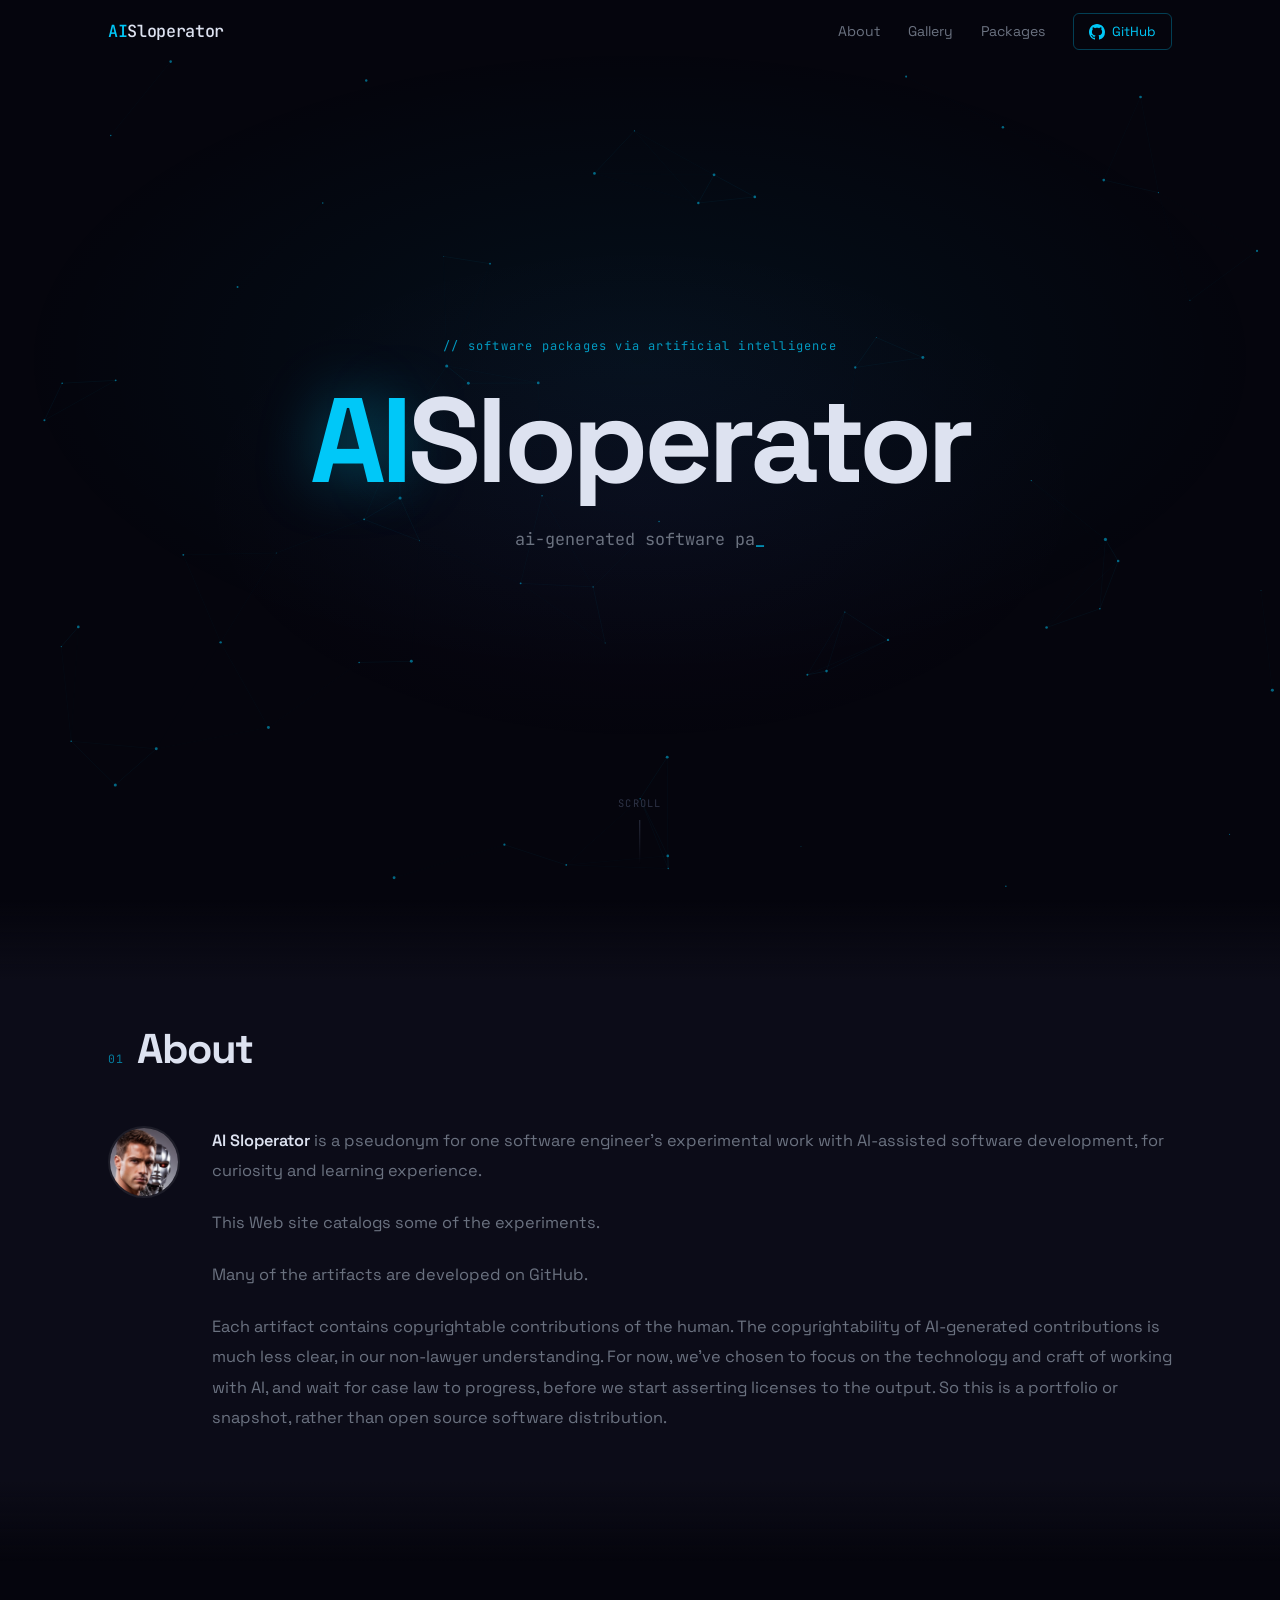
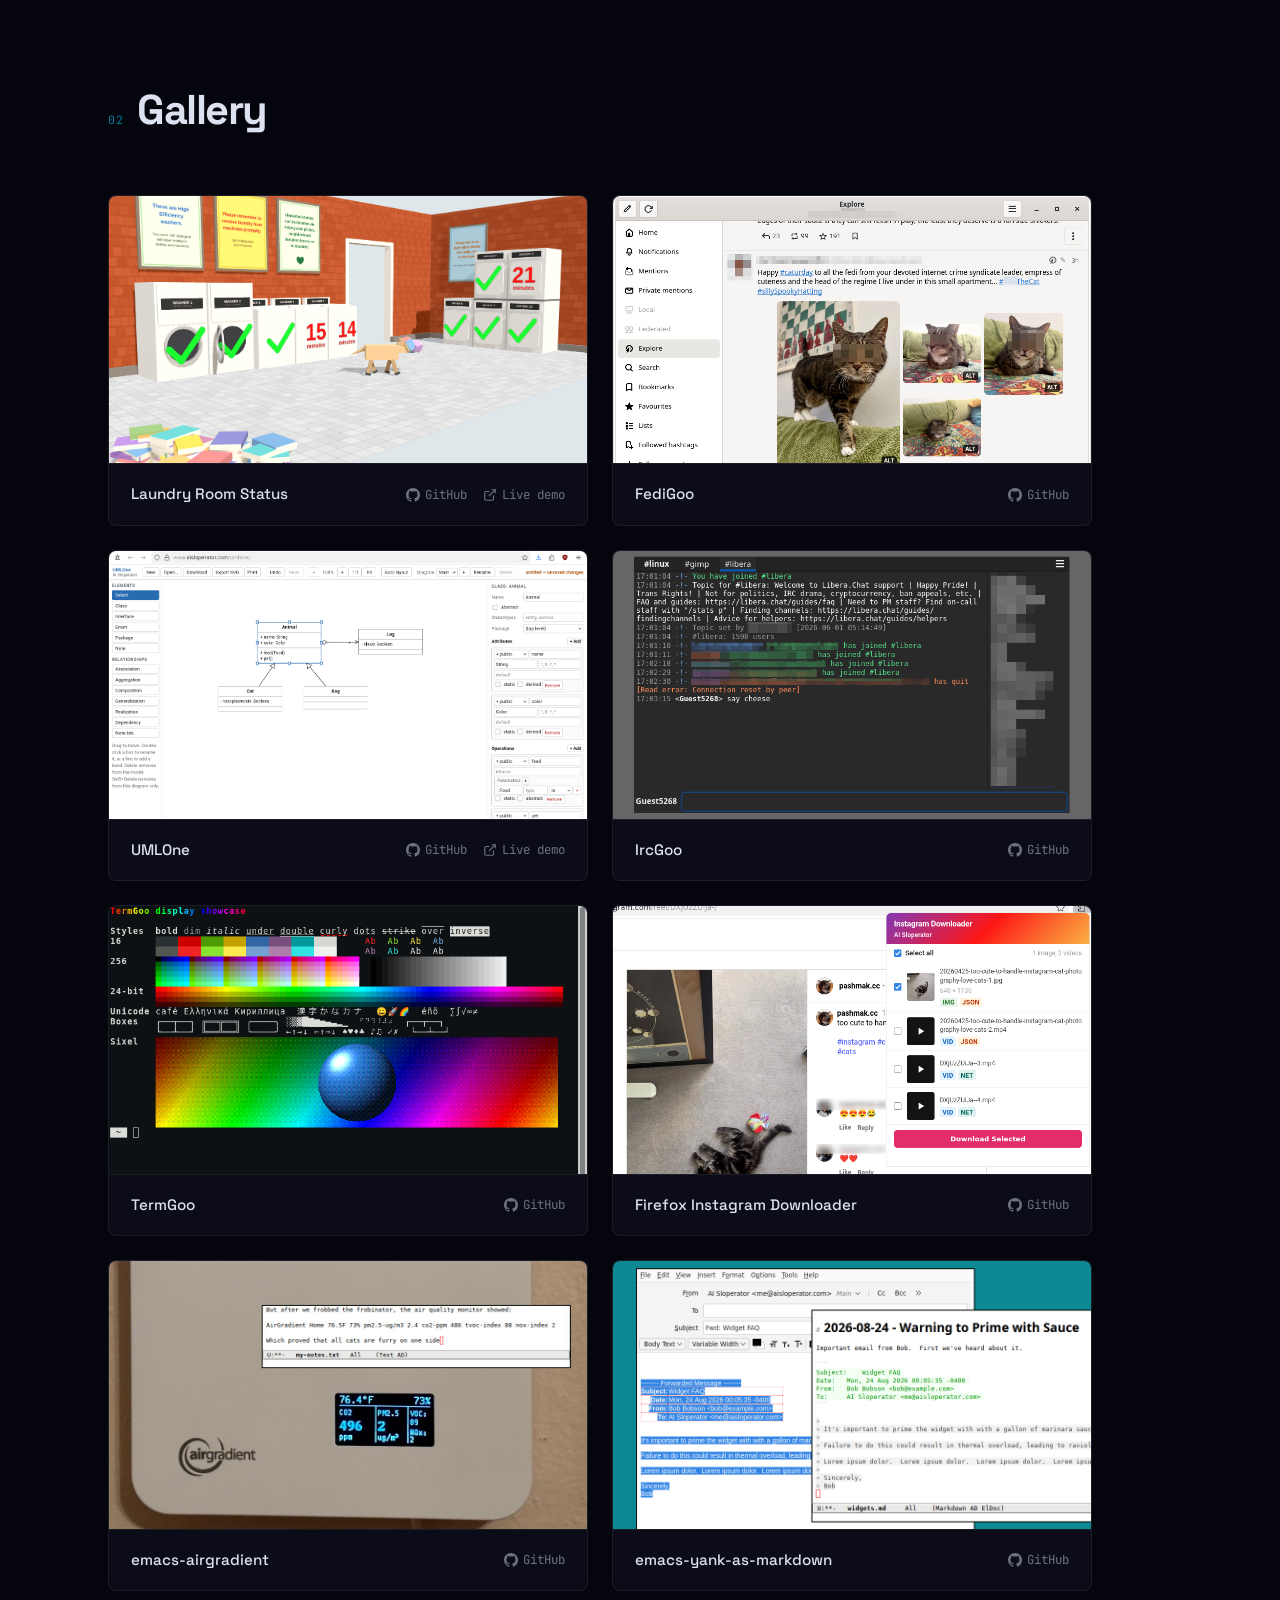
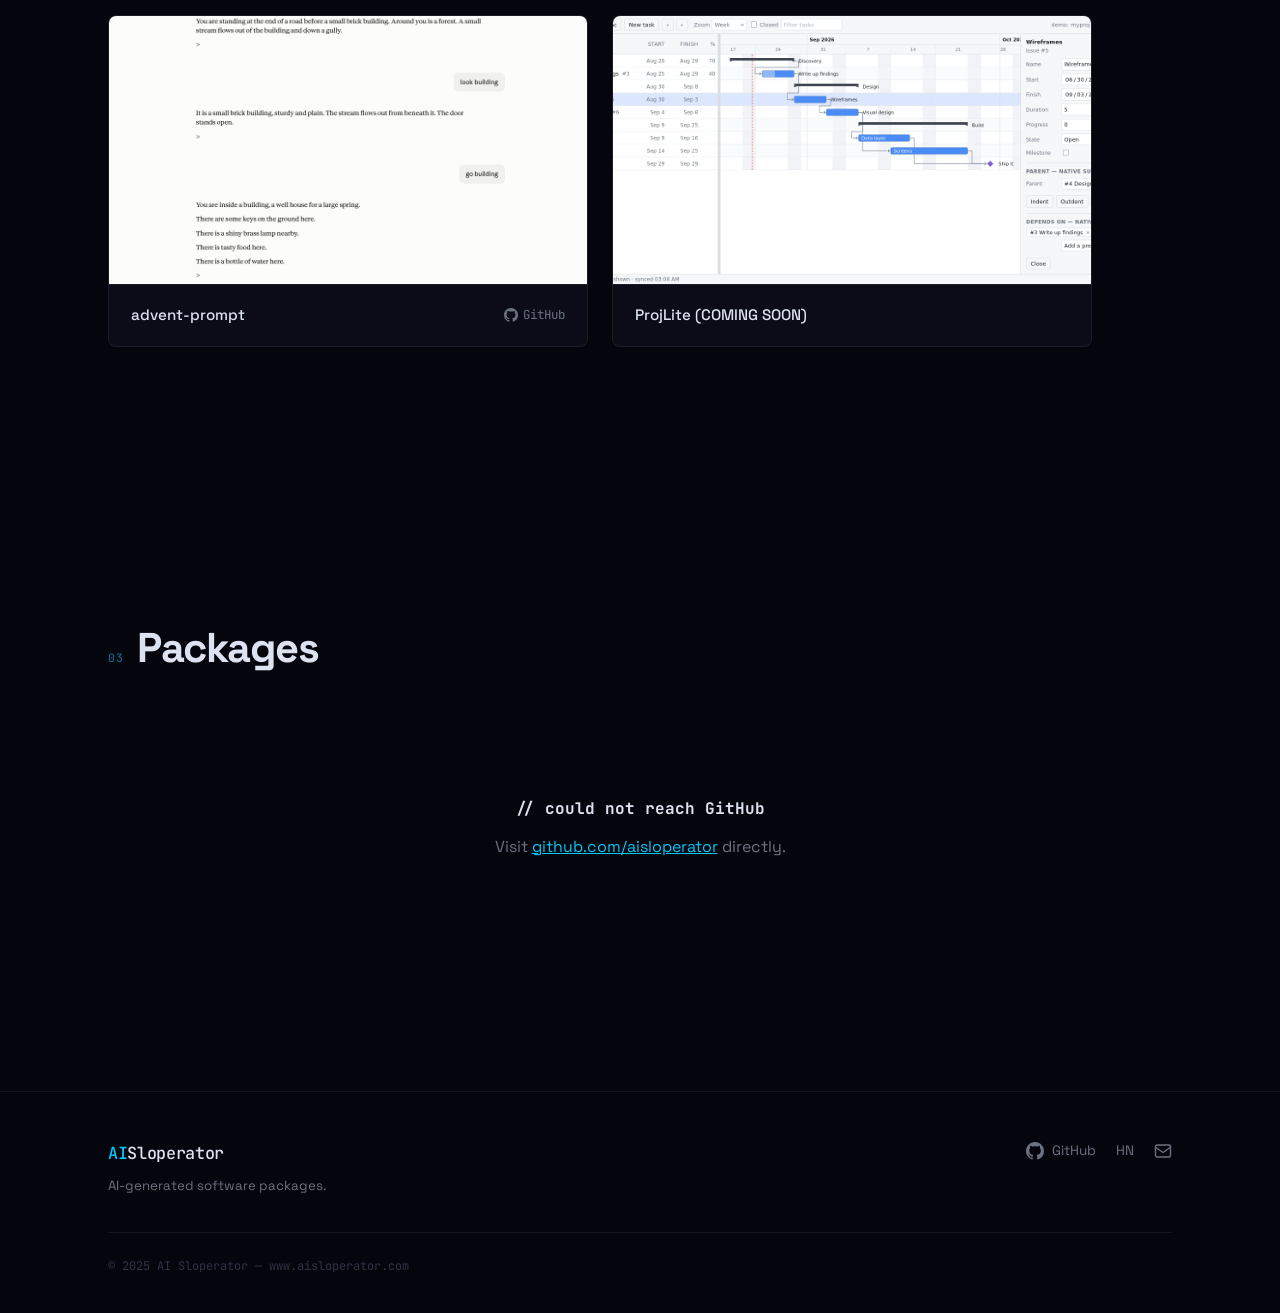
==== docs/index.html @ a1bc68d3 "Link no-demo gallery screenshots to GitHub Co-Authored-By: Claude Opus 5.5 <noreply@anthropic.com>" ====
<!DOCTYPE html>
<html lang="en">
<head>
  <meta charset="UTF-8">
  <meta name="viewport" content="width=device-width, initial-scale=1.0">
  <meta name="description" content="AI Sloperator — AI-generated software packages.">
  <meta property="og:title" content="AI Sloperator">
  <meta property="og:description" content="AI-generated software packages.">
  <meta property="og:type" content="website">
  <meta property="og:url" content="https://www.aisloperator.com">
  <meta name="twitter:card" content="summary">
  <meta name="twitter:title" content="AI Sloperator">
  <meta name="twitter:description" content="AI-generated software packages.">
  <title>AI Sloperator</title>
  <link rel="icon" href="favicon.svg" type="image/svg+xml">
  <link rel="preconnect" href="https://fonts.googleapis.com">
  <link rel="preconnect" href="https://fonts.gstatic.com" crossorigin>
  <link href="https://fonts.googleapis.com/css2?family=Space+Grotesk:wght@300;400;500;600;700&family=JetBrains+Mono:wght@300;400;500&display=swap" rel="stylesheet">
  <link rel="stylesheet" href="style.css">
</head>
<body>
  <canvas id="bg"></canvas>

  <nav id="nav">
    <div class="nav-inner">
      <a href="#" class="logo"><span class="logo-ai">AI</span>Sloperator</a>
      <div class="nav-links">
        <a href="#about">About</a>
        <a href="#gallery">Gallery</a>
        <a href="#packages">Packages</a>
        <a href="https://github.com/aisloperator" target="_blank" rel="noopener" class="nav-github">
          <svg viewBox="0 0 24 24" fill="currentColor" width="16" height="16" aria-hidden="true">
            <path d="M12 0C5.37 0 0 5.37 0 12c0 5.31 3.435 9.795 8.205 11.385.6.105.825-.255.825-.57 0-.285-.015-1.23-.015-2.235-3.015.555-3.795-.735-4.035-1.41-.135-.345-.72-1.41-1.23-1.695-.42-.225-1.02-.78-.015-.795.945-.015 1.62.87 1.845 1.23 1.08 1.815 2.805 1.305 3.495.99.105-.78.42-1.305.765-1.605-2.67-.3-5.46-1.335-5.46-5.925 0-1.305.465-2.385 1.23-3.225-.12-.3-.54-1.53.12-3.18 0 0 1.005-.315 3.3 1.23.96-.27 1.98-.405 3-.405s2.04.135 3 .405c2.295-1.56 3.3-1.23 3.3-1.23.66 1.65.24 2.88.12 3.18.765.84 1.23 1.905 1.23 3.225 0 4.605-2.805 5.625-5.475 5.925.435.375.81 1.095.81 2.22 0 1.605-.015 2.895-.015 3.3 0 .315.225.69.825.57A12.02 12.02 0 0 0 24 12c0-6.63-5.37-12-12-12z"/>
          </svg>
          GitHub
        </a>
      </div>
    </div>
  </nav>

  <main>
    <section id="hero">
      <div class="hero-content">
        <div class="hero-eyebrow">// software packages via artificial intelligence</div>
        <h1 class="hero-title">
          <span class="title-ai">AI</span><span class="title-rest">Sloperator</span>
        </h1>
        <p class="hero-sub">
          <span id="typewriter"></span><span class="cursor" aria-hidden="true">_</span>
        </p>
      </div>
      <div class="hero-scroll" aria-hidden="true">
        <span>scroll</span>
        <div class="scroll-line"></div>
      </div>
    </section>

    <section id="about">
      <div class="container">
        <div class="section-header reveal">
          <span class="section-num">01</span>
          <h2>About</h2>
        </div>
        <div class="about-grid">
          <div class="about-text reveal">
            <a href="https://github.com/aisloperator" target="_blank" rel="noopener">
              <img src="avatar.png" alt="AI Sloperator avatar" class="about-avatar">
            </a>
            <div class="about-body">
              <p><strong>AI Sloperator</strong> is a pseudonym for one software engineer's experimental work with AI-assisted software development, for curiosity and learning experience.</p>
              <p>This Web site catalogs some of the experiments.</p>
              <p>Many of the artifacts are developed on GitHub.</p>
              <p>Each artifact contains copyrightable contributions of the human.  The copyrightability of AI-generated contributions is much less clear, in our non-lawyer understanding.  For now, we've chosen to focus on the technology and craft of working with AI, and wait for case law to progress, before we start asserting licenses to the output.  So this is a portfolio or snapshot, rather than open source software distribution.</p>
            </div>
          </div>
        </div>
      </div>
    </section>

    <section id="gallery">
      <div class="container">
        <div class="section-header reveal">
          <span class="section-num">02</span>
          <h2>Gallery</h2>
        </div>
        <div class="carousel-track-wrap">
        <div class="carousel-track">

          <div class="gallery-card reveal">
            <a href="https://www.aisloperator.com/brickoven-estates-laundry-room/" target="_blank" rel="noopener" class="gallery-img-link">
              <img src="brickoven.png" alt="Laundry Room Status screenshot" class="gallery-img">
            </a>
            <div class="gallery-info">
              <h3 class="gallery-title">Laundry Room Status</h3>
              <div class="gallery-links">
                <a href="https://github.com/aisloperator/brickoven-estates-laundry-room" target="_blank" rel="noopener">
                  <svg viewBox="0 0 24 24" fill="currentColor" width="14" height="14" aria-hidden="true">
                    <path d="M12 0C5.37 0 0 5.37 0 12c0 5.31 3.435 9.795 8.205 11.385.6.105.825-.255.825-.57 0-.285-.015-1.23-.015-2.235-3.015.555-3.795-.735-4.035-1.41-.135-.345-.72-1.41-1.23-1.695-.42-.225-1.02-.78-.015-.795.945-.015 1.62.87 1.845 1.23 1.08 1.815 2.805 1.305 3.495.99.105-.78.42-1.305.765-1.605-2.67-.3-5.46-1.335-5.46-5.925 0-1.305.465-2.385 1.23-3.225-.12-.3-.54-1.53.12-3.18 0 0 1.005-.315 3.3 1.23.96-.27 1.98-.405 3-.405s2.04.135 3 .405c2.295-1.56 3.3-1.23 3.3-1.23.66 1.65.24 2.88.12 3.18.765.84 1.23 1.905 1.23 3.225 0 4.605-2.805 5.625-5.475 5.925.435.375.81 1.095.81 2.22 0 1.605-.015 2.895-.015 3.3 0 .315.225.69.825.57A12.02 12.02 0 0 0 24 12c0-6.63-5.37-12-12-12z"/>
                  </svg>
                  GitHub
                </a>
                <a href="https://www.aisloperator.com/brickoven-estates-laundry-room/" target="_blank" rel="noopener">
                  <svg viewBox="0 0 24 24" fill="none" stroke="currentColor" stroke-width="2" width="14" height="14" aria-hidden="true">
                    <path d="M18 13v6a2 2 0 0 1-2 2H5a2 2 0 0 1-2-2V8a2 2 0 0 1 2-2h6"/>
                    <polyline points="15 3 21 3 21 9"/>
                    <line x1="10" y1="14" x2="21" y2="3"/>
                  </svg>
                  Live demo
                </a>
              </div>
            </div>
          </div>

          <div class="gallery-card reveal">
            <a href="https://github.com/aisloperator/fedigoo" target="_blank" rel="noopener" class="gallery-img-link">
              <img src="fedigoo.png" alt="FediGoo screenshot" class="gallery-img">
            </a>
            <div class="gallery-info">
              <h3 class="gallery-title">FediGoo</h3>
              <div class="gallery-links">
                <a href="https://github.com/aisloperator/fedigoo" target="_blank" rel="noopener">
                  <svg viewBox="0 0 24 24" fill="currentColor" width="14" height="14" aria-hidden="true">
                    <path d="M12 0C5.37 0 0 5.37 0 12c0 5.31 3.435 9.795 8.205 11.385.6.105.825-.255.825-.57 0-.285-.015-1.23-.015-2.235-3.015.555-3.795-.735-4.035-1.41-.135-.345-.72-1.41-1.23-1.695-.42-.225-1.02-.78-.015-.795.945-.015 1.62.87 1.845 1.23 1.08 1.815 2.805 1.305 3.495.99.105-.78.42-1.305.765-1.605-2.67-.3-5.46-1.335-5.46-5.925 0-1.305.465-2.385 1.23-3.225-.12-.3-.54-1.53.12-3.18 0 0 1.005-.315 3.3 1.23.96-.27 1.98-.405 3-.405s2.04.135 3 .405c2.295-1.56 3.3-1.23 3.3-1.23.66 1.65.24 2.88.12 3.18.765.84 1.23 1.905 1.23 3.225 0 4.605-2.805 5.625-5.475 5.925.435.375.81 1.095.81 2.22 0 1.605-.015 2.895-.015 3.3 0 .315.225.69.825.57A12.02 12.02 0 0 0 24 12c0-6.63-5.37-12-12-12z"/>
                  </svg>
                  GitHub
                </a>
              </div>
            </div>
          </div>

          <div class="gallery-card reveal">
            <a href="https://www.aisloperator.com/umlone/" target="_blank" rel="noopener" class="gallery-img-link">
              <img src="umlone.png" alt="UMLOne screenshot" class="gallery-img">
            </a>
            <div class="gallery-info">
              <h3 class="gallery-title">UMLOne</h3>
              <div class="gallery-links">
                <a href="https://github.com/aisloperator/umlone" target="_blank" rel="noopener">
                  <svg viewBox="0 0 24 24" fill="currentColor" width="14" height="14" aria-hidden="true">
                    <path d="M12 0C5.37 0 0 5.37 0 12c0 5.31 3.435 9.795 8.205 11.385.6.105.825-.255.825-.57 0-.285-.015-1.23-.015-2.235-3.015.555-3.795-.735-4.035-1.41-.135-.345-.72-1.41-1.23-1.695-.42-.225-1.02-.78-.015-.795.945-.015 1.62.87 1.845 1.23 1.08 1.815 2.805 1.305 3.495.99.105-.78.42-1.305.765-1.605-2.67-.3-5.46-1.335-5.46-5.925 0-1.305.465-2.385 1.23-3.225-.12-.3-.54-1.53.12-3.18 0 0 1.005-.315 3.3 1.23.96-.27 1.98-.405 3-.405s2.04.135 3 .405c2.295-1.56 3.3-1.23 3.3-1.23.66 1.65.24 2.88.12 3.18.765.84 1.23 1.905 1.23 3.225 0 4.605-2.805 5.625-5.475 5.925.435.375.81 1.095.81 2.22 0 1.605-.015 2.895-.015 3.3 0 .315.225.69.825.57A12.02 12.02 0 0 0 24 12c0-6.63-5.37-12-12-12z"/>
                  </svg>
                  GitHub
                </a>
                <a href="https://www.aisloperator.com/umlone/" target="_blank" rel="noopener">
                  <svg viewBox="0 0 24 24" fill="none" stroke="currentColor" stroke-width="2" width="14" height="14" aria-hidden="true">
                    <path d="M18 13v6a2 2 0 0 1-2 2H5a2 2 0 0 1-2-2V8a2 2 0 0 1 2-2h6"/>
                    <polyline points="15 3 21 3 21 9"/>
                    <line x1="10" y1="14" x2="21" y2="3"/>
                  </svg>
                  Live demo
                </a>
              </div>
            </div>
          </div>

          <div class="gallery-card reveal">
            <a href="https://github.com/aisloperator/ircgoo" target="_blank" rel="noopener" class="gallery-img-link">
              <img src="ircgoo.png" alt="IrcGoo screenshot" class="gallery-img">
            </a>
            <div class="gallery-info">
              <h3 class="gallery-title">IrcGoo</h3>
              <div class="gallery-links">
                <a href="https://github.com/aisloperator/ircgoo" target="_blank" rel="noopener">
                  <svg viewBox="0 0 24 24" fill="currentColor" width="14" height="14" aria-hidden="true">
                    <path d="M12 0C5.37 0 0 5.37 0 12c0 5.31 3.435 9.795 8.205 11.385.6.105.825-.255.825-.57 0-.285-.015-1.23-.015-2.235-3.015.555-3.795-.735-4.035-1.41-.135-.345-.72-1.41-1.23-1.695-.42-.225-1.02-.78-.015-.795.945-.015 1.62.87 1.845 1.23 1.08 1.815 2.805 1.305 3.495.99.105-.78.42-1.305.765-1.605-2.67-.3-5.46-1.335-5.46-5.925 0-1.305.465-2.385 1.23-3.225-.12-.3-.54-1.53.12-3.18 0 0 1.005-.315 3.3 1.23.96-.27 1.98-.405 3-.405s2.04.135 3 .405c2.295-1.56 3.3-1.23 3.3-1.23.66 1.65.24 2.88.12 3.18.765.84 1.23 1.905 1.23 3.225 0 4.605-2.805 5.625-5.475 5.925.435.375.81 1.095.81 2.22 0 1.605-.015 2.895-.015 3.3 0 .315.225.69.825.57A12.02 12.02 0 0 0 24 12c0-6.63-5.37-12-12-12z"/>
                  </svg>
                  GitHub
                </a>
              </div>
            </div>
          </div>

          <div class="gallery-card reveal">
            <a href="https://github.com/aisloperator/termgoo" target="_blank" rel="noopener" class="gallery-img-link">
              <img src="termgoo.png" alt="TermGoo screenshot" class="gallery-img">
            </a>
            <div class="gallery-info">
              <h3 class="gallery-title">TermGoo</h3>
              <div class="gallery-links">
                <a href="https://github.com/aisloperator/termgoo" target="_blank" rel="noopener">
                  <svg viewBox="0 0 24 24" fill="currentColor" width="14" height="14" aria-hidden="true">
                    <path d="M12 0C5.37 0 0 5.37 0 12c0 5.31 3.435 9.795 8.205 11.385.6.105.825-.255.825-.57 0-.285-.015-1.23-.015-2.235-3.015.555-3.795-.735-4.035-1.41-.135-.345-.72-1.41-1.23-1.695-.42-.225-1.02-.78-.015-.795.945-.015 1.62.87 1.845 1.23 1.08 1.815 2.805 1.305 3.495.99.105-.78.42-1.305.765-1.605-2.67-.3-5.46-1.335-5.46-5.925 0-1.305.465-2.385 1.23-3.225-.12-.3-.54-1.53.12-3.18 0 0 1.005-.315 3.3 1.23.96-.27 1.98-.405 3-.405s2.04.135 3 .405c2.295-1.56 3.3-1.23 3.3-1.23.66 1.65.24 2.88.12 3.18.765.84 1.23 1.905 1.23 3.225 0 4.605-2.805 5.625-5.475 5.925.435.375.81 1.095.81 2.22 0 1.605-.015 2.895-.015 3.3 0 .315.225.69.825.57A12.02 12.02 0 0 0 24 12c0-6.63-5.37-12-12-12z"/>
                  </svg>
                  GitHub
                </a>
              </div>
            </div>
          </div>

          <div class="gallery-card reveal">
            <a href="https://github.com/aisloperator/firefox-instagram-download" target="_blank" rel="noopener" class="gallery-img-link">
              <img src="firefox-instagram-downloader-2.png" alt="Firefox Instagram Downloader screenshot" class="gallery-img">
            </a>
            <div class="gallery-info">
              <h3 class="gallery-title">Firefox Instagram Downloader</h3>
              <div class="gallery-links">
                <a href="https://github.com/aisloperator/firefox-instagram-download" target="_blank" rel="noopener">
                  <svg viewBox="0 0 24 24" fill="currentColor" width="14" height="14" aria-hidden="true">
                    <path d="M12 0C5.37 0 0 5.37 0 12c0 5.31 3.435 9.795 8.205 11.385.6.105.825-.255.825-.57 0-.285-.015-1.23-.015-2.235-3.015.555-3.795-.735-4.035-1.41-.135-.345-.72-1.41-1.23-1.695-.42-.225-1.02-.78-.015-.795.945-.015 1.62.87 1.845 1.23 1.08 1.815 2.805 1.305 3.495.99.105-.78.42-1.305.765-1.605-2.67-.3-5.46-1.335-5.46-5.925 0-1.305.465-2.385 1.23-3.225-.12-.3-.54-1.53.12-3.18 0 0 1.005-.315 3.3 1.23.96-.27 1.98-.405 3-.405s2.04.135 3 .405c2.295-1.56 3.3-1.23 3.3-1.23.66 1.65.24 2.88.12 3.18.765.84 1.23 1.905 1.23 3.225 0 4.605-2.805 5.625-5.475 5.925.435.375.81 1.095.81 2.22 0 1.605-.015 2.895-.015 3.3 0 .315.225.69.825.57A12.02 12.02 0 0 0 24 12c0-6.63-5.37-12-12-12z"/>
                  </svg>
                  GitHub
                </a>
              </div>
            </div>
          </div>

          <div class="gallery-card reveal">
            <a href="https://github.com/aisloperator/emacs-airgradient" target="_blank" rel="noopener" class="gallery-img-link">
              <img src="emacs-airgradient.jpg" alt="emacs-airgradient screenshot" class="gallery-img">
            </a>
            <div class="gallery-info">
              <h3 class="gallery-title">emacs-airgradient</h3>
              <div class="gallery-links">
                <a href="https://github.com/aisloperator/emacs-airgradient" target="_blank" rel="noopener">
                  <svg viewBox="0 0 24 24" fill="currentColor" width="14" height="14" aria-hidden="true">
                    <path d="M12 0C5.37 0 0 5.37 0 12c0 5.31 3.435 9.795 8.205 11.385.6.105.825-.255.825-.57 0-.285-.015-1.23-.015-2.235-3.015.555-3.795-.735-4.035-1.41-.135-.345-.72-1.41-1.23-1.695-.42-.225-1.02-.78-.015-.795.945-.015 1.62.87 1.845 1.23 1.08 1.815 2.805 1.305 3.495.99.105-.78.42-1.305.765-1.605-2.67-.3-5.46-1.335-5.46-5.925 0-1.305.465-2.385 1.23-3.225-.12-.3-.54-1.53.12-3.18 0 0 1.005-.315 3.3 1.23.96-.27 1.98-.405 3-.405s2.04.135 3 .405c2.295-1.56 3.3-1.23 3.3-1.23.66 1.65.24 2.88.12 3.18.765.84 1.23 1.905 1.23 3.225 0 4.605-2.805 5.625-5.475 5.925.435.375.81 1.095.81 2.22 0 1.605-.015 2.895-.015 3.3 0 .315.225.69.825.57A12.02 12.02 0 0 0 24 12c0-6.63-5.37-12-12-12z"/>
                  </svg>
                  GitHub
                </a>
              </div>
            </div>
          </div>

          <div class="gallery-card reveal">
            <a href="https://github.com/aisloperator/emacs-yank-as-markdown" target="_blank" rel="noopener" class="gallery-img-link">
              <img src="emacs-yank-as-markdown.png" alt="emacs-yank-as-markdown screenshot" class="gallery-img">
            </a>
            <div class="gallery-info">
              <h3 class="gallery-title">emacs-yank-as-markdown</h3>
              <div class="gallery-links">
                <a href="https://github.com/aisloperator/emacs-yank-as-markdown" target="_blank" rel="noopener">
                  <svg viewBox="0 0 24 24" fill="currentColor" width="14" height="14" aria-hidden="true">
                    <path d="M12 0C5.37 0 0 5.37 0 12c0 5.31 3.435 9.795 8.205 11.385.6.105.825-.255.825-.57 0-.285-.015-1.23-.015-2.235-3.015.555-3.795-.735-4.035-1.41-.135-.345-.72-1.41-1.23-1.695-.42-.225-1.02-.78-.015-.795.945-.015 1.62.87 1.845 1.23 1.08 1.815 2.805 1.305 3.495.99.105-.78.42-1.305.765-1.605-2.67-.3-5.46-1.335-5.46-5.925 0-1.305.465-2.385 1.23-3.225-.12-.3-.54-1.53.12-3.18 0 0 1.005-.315 3.3 1.23.96-.27 1.98-.405 3-.405s2.04.135 3 .405c2.295-1.56 3.3-1.23 3.3-1.23.66 1.65.24 2.88.12 3.18.765.84 1.23 1.905 1.23 3.225 0 4.605-2.805 5.625-5.475 5.925.435.375.81 1.095.81 2.22 0 1.605-.015 2.895-.015 3.3 0 .315.225.69.825.57A12.02 12.02 0 0 0 24 12c0-6.63-5.37-12-12-12z"/>
                  </svg>
                  GitHub
                </a>
              </div>
            </div>
          </div>

          <div class="gallery-card reveal">
            <a href="https://github.com/aisloperator/advent-prompt" target="_blank" rel="noopener" class="gallery-img-link">
              <img src="advent-prompt.png" alt="advent-prompt screenshot" class="gallery-img">
            </a>
            <div class="gallery-info">
              <h3 class="gallery-title">advent-prompt</h3>
              <div class="gallery-links">
                <a href="https://github.com/aisloperator/advent-prompt" target="_blank" rel="noopener">
                  <svg viewBox="0 0 24 24" fill="currentColor" width="14" height="14" aria-hidden="true">
                    <path d="M12 0C5.37 0 0 5.37 0 12c0 5.31 3.435 9.795 8.205 11.385.6.105.825-.255.825-.57 0-.285-.015-1.23-.015-2.235-3.015.555-3.795-.735-4.035-1.41-.135-.345-.72-1.41-1.23-1.695-.42-.225-1.02-.78-.015-.795.945-.015 1.62.87 1.845 1.23 1.08 1.815 2.805 1.305 3.495.99.105-.78.42-1.305.765-1.605-2.67-.3-5.46-1.335-5.46-5.925 0-1.305.465-2.385 1.23-3.225-.12-.3-.54-1.53.12-3.18 0 0 1.005-.315 3.3 1.23.96-.27 1.98-.405 3-.405s2.04.135 3 .405c2.295-1.56 3.3-1.23 3.3-1.23.66 1.65.24 2.88.12 3.18.765.84 1.23 1.905 1.23 3.225 0 4.605-2.805 5.625-5.475 5.925.435.375.81 1.095.81 2.22 0 1.605-.015 2.895-.015 3.3 0 .315.225.69.825.57A12.02 12.02 0 0 0 24 12c0-6.63-5.37-12-12-12z"/>
                  </svg>
                  GitHub
                </a>
              </div>
            </div>
          </div>

          <div class="gallery-card reveal">
            <div class="gallery-img-link">
              <img src="projlite.png" alt="ProjLite screenshot" class="gallery-img">
            </div>
            <div class="gallery-info">
              <h3 class="gallery-title">ProjLite (COMING SOON)</h3>
              <div class="gallery-links">
              </div>
            </div>
          </div>

        </div>
        </div>
      </div>
    </section>

    <section id="packages">
      <div class="container">
        <div class="section-header reveal">
          <span class="section-num">03</span>
          <h2>Packages</h2>
        </div>
        <div id="packages-grid" class="packages-grid">
          <div class="loading">
            <div class="loading-dots"><span></span><span></span><span></span></div>
            <p>Fetching from GitHub&hellip;</p>
          </div>
        </div>
      </div>
    </section>
  </main>

  <footer>
    <div class="container">
      <div class="footer-inner">
        <div class="footer-brand">
          <span class="logo"><span class="logo-ai">AI</span>Sloperator</span>
          <p>AI-generated software packages.</p>
        </div>
        <nav class="footer-links" aria-label="Footer links">
          <a href="https://github.com/aisloperator" target="_blank" rel="noopener">
            <svg viewBox="0 0 24 24" fill="currentColor" width="18" height="18" aria-hidden="true">
              <path d="M12 0C5.37 0 0 5.37 0 12c0 5.31 3.435 9.795 8.205 11.385.6.105.825-.255.825-.57 0-.285-.015-1.23-.015-2.235-3.015.555-3.795-.735-4.035-1.41-.135-.345-.72-1.41-1.23-1.695-.42-.225-1.02-.78-.015-.795.945-.015 1.62.87 1.845 1.23 1.08 1.815 2.805 1.305 3.495.99.105-.78.42-1.305.765-1.605-2.67-.3-5.46-1.335-5.46-5.925 0-1.305.465-2.385 1.23-3.225-.12-.3-.54-1.53.12-3.18 0 0 1.005-.315 3.3 1.23.96-.27 1.98-.405 3-.405s2.04.135 3 .405c2.295-1.56 3.3-1.23 3.3-1.23.66 1.65.24 2.88.12 3.18.765.84 1.23 1.905 1.23 3.225 0 4.605-2.805 5.625-5.475 5.925.435.375.81 1.095.81 2.22 0 1.605-.015 2.895-.015 3.3 0 .315.225.69.825.57A12.02 12.02 0 0 0 24 12c0-6.63-5.37-12-12-12z"/>
            </svg>
            GitHub
          </a>
          <a href="https://news.ycombinator.com/user?id=aisloperator" target="_blank" rel="noopener">HN</a>
          <a href="mailto:me@aisloperator.com">
            <svg viewBox="0 0 24 24" fill="none" stroke="currentColor" stroke-width="1.8" width="18" height="18" aria-hidden="true">
              <rect x="2" y="4" width="20" height="16" rx="2"/>
              <path d="M2 7l10 7 10-7"/>
            </svg>
          </a>
        </nav>
      </div>
      <div class="footer-bottom">
        <p>&copy; 2025 AI Sloperator &mdash; www.aisloperator.com</p>
      </div>
    </div>
  </footer>

  <script src="script.js"></script>
</body>
</html>
---- docs/style.css ----
/* ═══════════════════════════════════════════
   Reset & Custom Properties
═══════════════════════════════════════════ */
*, *::before, *::after {
  box-sizing: border-box;
  margin: 0;
  padding: 0;
}

img { max-width: 100%; display: block; }

:root {
  --bg:          #05050d;
  --surface:     #0c0c18;
  --surface-2:   #111125;
  --border:      rgba(255, 255, 255, 0.07);
  --border-hover: rgba(0, 200, 248, 0.25);

  --accent:      #00c8f8;
  --accent-dim:  rgba(0, 200, 248, 0.10);
  --accent-glow: 0 0 32px rgba(0, 200, 248, 0.22);
  --purple:      #8b5cf6;

  --text:        #dde2f0;
  --text-muted:  #6b7280;
  --text-subtle: #2e3346;

  --font-sans: 'Space Grotesk', system-ui, sans-serif;
  --font-mono: 'JetBrains Mono', 'Fira Code', monospace;

  --nav-h:    64px;
  --radius:   8px;
  --ease:     0.2s ease;
  --ease-out: 0.4s cubic-bezier(0.16, 1, 0.3, 1);
}

html {
  scroll-behavior: smooth;
  color-scheme: dark;
}

body {
  font-family: var(--font-sans);
  background: var(--bg);
  color: var(--text);
  line-height: 1.6;
  overflow-x: hidden;
  -webkit-font-smoothing: antialiased;
}

/* ═══════════════════════════════════════════
   Canvas background
═══════════════════════════════════════════ */
#bg {
  position: fixed;
  inset: 0;
  z-index: 0;
  pointer-events: none;
}

/* ═══════════════════════════════════════════
   Navigation
═══════════════════════════════════════════ */
#nav {
  position: fixed;
  top: 0;
  inset-inline: 0;
  z-index: 100;
  height: var(--nav-h);
  border-bottom: 1px solid transparent;
  transition: background var(--ease), border-color var(--ease), backdrop-filter var(--ease);
}

#nav.scrolled {
  background: rgba(5, 5, 13, 0.82);
  backdrop-filter: blur(14px) saturate(1.5);
  -webkit-backdrop-filter: blur(14px) saturate(1.5);
  border-color: var(--border);
}

.nav-inner {
  max-width: 1120px;
  margin: 0 auto;
  padding: 0 28px;
  height: 100%;
  display: flex;
  align-items: center;
  justify-content: space-between;
}

.logo {
  font-family: var(--font-mono);
  font-size: 1.05rem;
  font-weight: 500;
  color: var(--text);
  text-decoration: none;
  letter-spacing: -0.02em;
  transition: opacity var(--ease);
}
.logo:hover { opacity: 0.8; }

.logo-ai { color: var(--accent); }

.nav-links {
  display: flex;
  align-items: center;
  gap: 28px;
}

.nav-links a {
  color: var(--text-muted);
  text-decoration: none;
  font-size: 0.88rem;
  font-weight: 400;
  transition: color var(--ease);
}
.nav-links a:hover { color: var(--text); }

.nav-github {
  display: flex !important;
  align-items: center;
  gap: 7px;
  color: var(--accent) !important;
  border: 1px solid rgba(0, 200, 248, 0.3);
  padding: 7px 15px;
  border-radius: 6px;
  font-size: 0.83rem !important;
  transition: background var(--ease), border-color var(--ease), box-shadow var(--ease) !important;
}
.nav-github:hover {
  background: var(--accent-dim) !important;
  border-color: var(--accent) !important;
  box-shadow: var(--accent-glow) !important;
}

/* ═══════════════════════════════════════════
   Container
═══════════════════════════════════════════ */
.container {
  max-width: 1120px;
  margin: 0 auto;
  padding: 0 28px;
  position: relative;
  z-index: 1;
}

/* ═══════════════════════════════════════════
   Hero
═══════════════════════════════════════════ */
#hero {
  min-height: 100svh;
  display: flex;
  flex-direction: column;
  align-items: center;
  justify-content: center;
  text-align: center;
  position: relative;
  padding: calc(var(--nav-h) + 60px) 28px 80px;
}

/* Subtle radial glow behind hero content */
#hero::before {
  content: '';
  position: absolute;
  inset: 0;
  background:
    radial-gradient(ellipse 70% 50% at 50% 40%, rgba(0, 200, 248, 0.06) 0%, transparent 70%),
    radial-gradient(ellipse 50% 40% at 50% 55%, rgba(139, 92, 246, 0.04) 0%, transparent 70%);
  pointer-events: none;
  z-index: 0;
}

.hero-content {
  position: relative;
  z-index: 1;
  max-width: 820px;
}

.hero-eyebrow {
  font-family: var(--font-mono);
  font-size: 0.75rem;
  color: var(--accent);
  letter-spacing: 0.1em;
  margin-bottom: 28px;
  opacity: 0.75;
}

.hero-title {
  font-size: clamp(3.2rem, 11vw, 7.5rem);
  font-weight: 700;
  line-height: 0.95;
  letter-spacing: -0.04em;
  margin-bottom: 28px;
}

.title-ai {
  color: var(--accent);
  text-shadow: 0 0 60px rgba(0, 200, 248, 0.4);
}

.title-rest {
  color: var(--text);
}

.hero-sub {
  font-family: var(--font-mono);
  font-size: clamp(0.85rem, 2vw, 1.05rem);
  color: var(--text-muted);
  margin-bottom: 52px;
  min-height: 1.7em;
}

.cursor {
  color: var(--accent);
  animation: blink 1s step-end infinite;
}

@keyframes blink {
  0%, 100% { opacity: 1; }
  50%       { opacity: 0; }
}

.hero-ctas {
  display: flex;
  gap: 14px;
  justify-content: center;
  flex-wrap: wrap;
}

/* ═══════════════════════════════════════════
   Buttons
═══════════════════════════════════════════ */
.btn {
  display: inline-flex;
  align-items: center;
  gap: 8px;
  padding: 13px 28px;
  border-radius: 6px;
  font-family: var(--font-sans);
  font-size: 0.92rem;
  font-weight: 500;
  text-decoration: none;
  transition: all var(--ease);
  cursor: pointer;
  border: 1px solid transparent;
  white-space: nowrap;
}

.btn-primary {
  background: var(--accent);
  color: #04040a;
  border-color: var(--accent);
}
.btn-primary:hover {
  background: #33d6ff;
  box-shadow: var(--accent-glow);
  transform: translateY(-1px);
}

.btn-ghost {
  background: transparent;
  color: var(--text-muted);
  border-color: var(--border);
  font-family: var(--font-mono);
  font-size: 0.82rem;
}
.btn-ghost:hover {
  color: var(--text);
  border-color: rgba(255, 255, 255, 0.18);
  background: rgba(255, 255, 255, 0.03);
  transform: translateY(-1px);
}

/* Scroll indicator */
.hero-scroll {
  position: absolute;
  bottom: 36px;
  left: 50%;
  transform: translateX(-50%);
  display: flex;
  flex-direction: column;
  align-items: center;
  gap: 8px;
  color: var(--text-subtle);
  font-size: 0.65rem;
  font-family: var(--font-mono);
  letter-spacing: 0.12em;
  text-transform: uppercase;
  user-select: none;
}

.scroll-line {
  width: 1px;
  height: 44px;
  background: linear-gradient(to bottom, var(--text-subtle), transparent);
  animation: scrollAnim 2s ease-in-out infinite;
}

@keyframes scrollAnim {
  0%   { transform: scaleY(0); transform-origin: top; opacity: 1; }
  45%  { transform: scaleY(1); transform-origin: top; opacity: 1; }
  55%  { transform: scaleY(1); transform-origin: bottom; opacity: 1; }
  100% { transform: scaleY(0); transform-origin: bottom; opacity: 0; }
}

/* ═══════════════════════════════════════════
   Section header
═══════════════════════════════════════════ */
.section-header {
  display: flex;
  align-items: baseline;
  gap: 14px;
  margin-bottom: 56px;
}

.section-num {
  font-family: var(--font-mono);
  font-size: 0.72rem;
  color: var(--accent);
  opacity: 0.6;
  letter-spacing: 0.05em;
}

.section-header h2 {
  font-size: clamp(1.9rem, 4vw, 2.6rem);
  font-weight: 700;
  letter-spacing: -0.035em;
  line-height: 1;
}

/* ═══════════════════════════════════════════
   About
═══════════════════════════════════════════ */
#about {
  padding: 128px 0;
  position: relative;
  z-index: 1;
}

#about::before {
  content: '';
  position: absolute;
  inset: 0;
  background: linear-gradient(to bottom,
    transparent 0%,
    var(--surface) 12%,
    var(--surface) 88%,
    transparent 100%
  );
  z-index: -1;
}

.about-grid {
  display: grid;
  grid-template-columns: 1fr;
  align-items: start;
}

.about-text {
  display: flex;
  gap: 32px;
  align-items: flex-start;
}

.about-avatar {
  width: 72px;
  height: 72px;
  border-radius: 50%;
  object-fit: cover;
  flex-shrink: 0;
  border: 2px solid var(--border);
}

.about-body { flex: 1; }

.about-body p {
  font-size: 1.02rem;
  color: var(--text-muted);
  line-height: 1.85;
  margin-bottom: 22px;
}
.about-body p:last-child { margin-bottom: 0; }
.about-body strong { color: var(--text); font-weight: 600; }
.about-body em {
  color: var(--accent);
  font-style: normal;
}

/* ═══════════════════════════════════════════
   Gallery carousel
═══════════════════════════════════════════ */
#gallery {
  padding: 128px 0;
  position: relative;
  z-index: 1;
}

.carousel-track-wrap {
  padding: 8px 0 24px;
}

.carousel-track {
  display: flex;
  flex-wrap: wrap;
  gap: 24px;
}

.gallery-card {
  flex: 0 1 480px;
  background: var(--surface);
  border: 1px solid var(--border);
  border-radius: var(--radius);
  overflow: hidden;
  transition: border-color var(--ease), transform var(--ease), box-shadow var(--ease);
}
.gallery-card:hover {
  border-color: var(--border-hover);
  transform: translateY(-3px);
  box-shadow: 0 12px 40px rgba(0, 0, 0, 0.4);
}

.gallery-img-link { display: block; }

.gallery-img {
  width: 100%;
  display: block;
  aspect-ratio: 16 / 9;
  object-fit: cover;
  border-bottom: 1px solid var(--border);
}

.gallery-info {
  padding: 18px 22px;
  display: flex;
  align-items: center;
  justify-content: space-between;
  gap: 16px;
}

.gallery-title {
  font-size: 0.95rem;
  font-weight: 500;
  color: var(--text);
}

.gallery-links {
  display: flex;
  gap: 16px;
  flex-shrink: 0;
}

.gallery-links a {
  display: flex;
  align-items: center;
  gap: 5px;
  font-size: 0.78rem;
  font-family: var(--font-mono);
  color: var(--text-muted);
  text-decoration: none;
  transition: color var(--ease);
}
.gallery-links a:hover { color: var(--accent); }

/* ═══════════════════════════════════════════
   Packages
═══════════════════════════════════════════ */
#packages {
  padding: 128px 0 160px;
  position: relative;
  z-index: 1;
}

.packages-grid {
  display: grid;
  grid-template-columns: repeat(auto-fill, minmax(310px, 1fr));
  gap: 18px;
}

/* Loading */
.loading {
  grid-column: 1 / -1;
  display: flex;
  flex-direction: column;
  align-items: center;
  gap: 18px;
  padding: 72px 0;
  color: var(--text-muted);
  font-family: var(--font-mono);
  font-size: 0.85rem;
}

.loading-dots {
  display: flex;
  gap: 8px;
}

.loading-dots span {
  width: 7px;
  height: 7px;
  border-radius: 50%;
  background: var(--accent);
  animation: dotPulse 1.4s ease-in-out infinite;
}
.loading-dots span:nth-child(2) { animation-delay: 0.2s; }
.loading-dots span:nth-child(3) { animation-delay: 0.4s; }

@keyframes dotPulse {
  0%, 80%, 100% { transform: scale(0.6); opacity: 0.3; }
  40%           { transform: scale(1);   opacity: 1; }
}

/* Empty / error state */
.empty-state {
  grid-column: 1 / -1;
  text-align: center;
  padding: 72px 0;
  color: var(--text-muted);
}
.empty-state h3 {
  font-family: var(--font-mono);
  color: var(--text);
  font-size: 1rem;
  margin-bottom: 12px;
}
.empty-state a {
  color: var(--accent);
}

/* Package card */
.pkg-card {
  background: var(--surface);
  border: 1px solid var(--border);
  border-radius: var(--radius);
  padding: 26px;
  display: flex;
  flex-direction: column;
  gap: 10px;
  position: relative;
  overflow: hidden;
  transition: border-color var(--ease), transform var(--ease), box-shadow var(--ease);
  text-decoration: none;
  color: inherit;
}

/* Top edge glow on hover */
.pkg-card::before {
  content: '';
  position: absolute;
  top: 0;
  left: 20%;
  right: 20%;
  height: 1px;
  background: linear-gradient(to right, transparent, var(--accent), transparent);
  opacity: 0;
  transition: opacity var(--ease);
}

.pkg-card:hover {
  border-color: var(--border-hover);
  transform: translateY(-3px);
  box-shadow: 0 12px 40px rgba(0, 0, 0, 0.4);
}
.pkg-card:hover::before {
  opacity: 1;
}

.pkg-header {
  display: flex;
  align-items: center;
  gap: 9px;
}

.pkg-icon {
  color: var(--text-subtle);
  flex-shrink: 0;
}

.pkg-name {
  font-family: var(--font-mono);
  font-size: 0.93rem;
  font-weight: 500;
  color: var(--accent);
  text-decoration: none;
  word-break: break-all;
}

.pkg-desc {
  font-size: 0.85rem;
  color: var(--text-muted);
  line-height: 1.65;
  flex: 1;
}

.pkg-meta {
  display: flex;
  align-items: center;
  gap: 14px;
  flex-wrap: wrap;
  margin-top: 4px;
}

.pkg-lang {
  display: flex;
  align-items: center;
  gap: 6px;
  font-size: 0.76rem;
  color: var(--text-muted);
}

.lang-dot {
  width: 9px;
  height: 9px;
  border-radius: 50%;
  flex-shrink: 0;
}

.pkg-stars {
  display: flex;
  align-items: center;
  gap: 5px;
  font-size: 0.76rem;
  color: var(--text-muted);
  font-family: var(--font-mono);
}

.pkg-updated {
  font-size: 0.76rem;
  color: var(--text-subtle);
  font-family: var(--font-mono);
  margin-left: auto;
}

/* ═══════════════════════════════════════════
   Footer
═══════════════════════════════════════════ */
footer {
  position: relative;
  z-index: 1;
  border-top: 1px solid var(--border);
  padding: 48px 0 36px;
}

.footer-inner {
  display: flex;
  justify-content: space-between;
  align-items: flex-start;
  margin-bottom: 36px;
}

.footer-brand .logo {
  display: inline-block;
  margin-bottom: 8px;
}
.footer-brand p {
  font-size: 0.83rem;
  color: var(--text-muted);
}

.footer-links {
  display: flex;
  gap: 20px;
}

.footer-links a {
  display: flex;
  align-items: center;
  gap: 8px;
  color: var(--text-muted);
  text-decoration: none;
  font-size: 0.85rem;
  transition: color var(--ease);
}
.footer-links a:hover { color: var(--text); }

.footer-bottom {
  border-top: 1px solid var(--border);
  padding-top: 24px;
}

.footer-bottom p {
  font-family: var(--font-mono);
  font-size: 0.75rem;
  color: var(--text-subtle);
}

/* ═══════════════════════════════════════════
   Scroll reveal
═══════════════════════════════════════════ */
.reveal {
  opacity: 0;
  transform: translateY(22px);
  transition: opacity 0.55s var(--ease-out), transform 0.55s var(--ease-out);
}

.reveal.visible {
  opacity: 1;
  transform: none;
}

/* ═══════════════════════════════════════════
   Responsive
═══════════════════════════════════════════ */
@media (max-width: 800px) {
  .about-avatar {
    width: 56px;
    height: 56px;
  }

  .packages-grid {
    grid-template-columns: 1fr;
  }

  .footer-inner {
    flex-direction: column;
    gap: 24px;
  }
}

@media (max-width: 540px) {
  .nav-links a:not(.nav-github) {
    display: none;
  }

  .hero-ctas {
    flex-direction: column;
    align-items: center;
  }
}
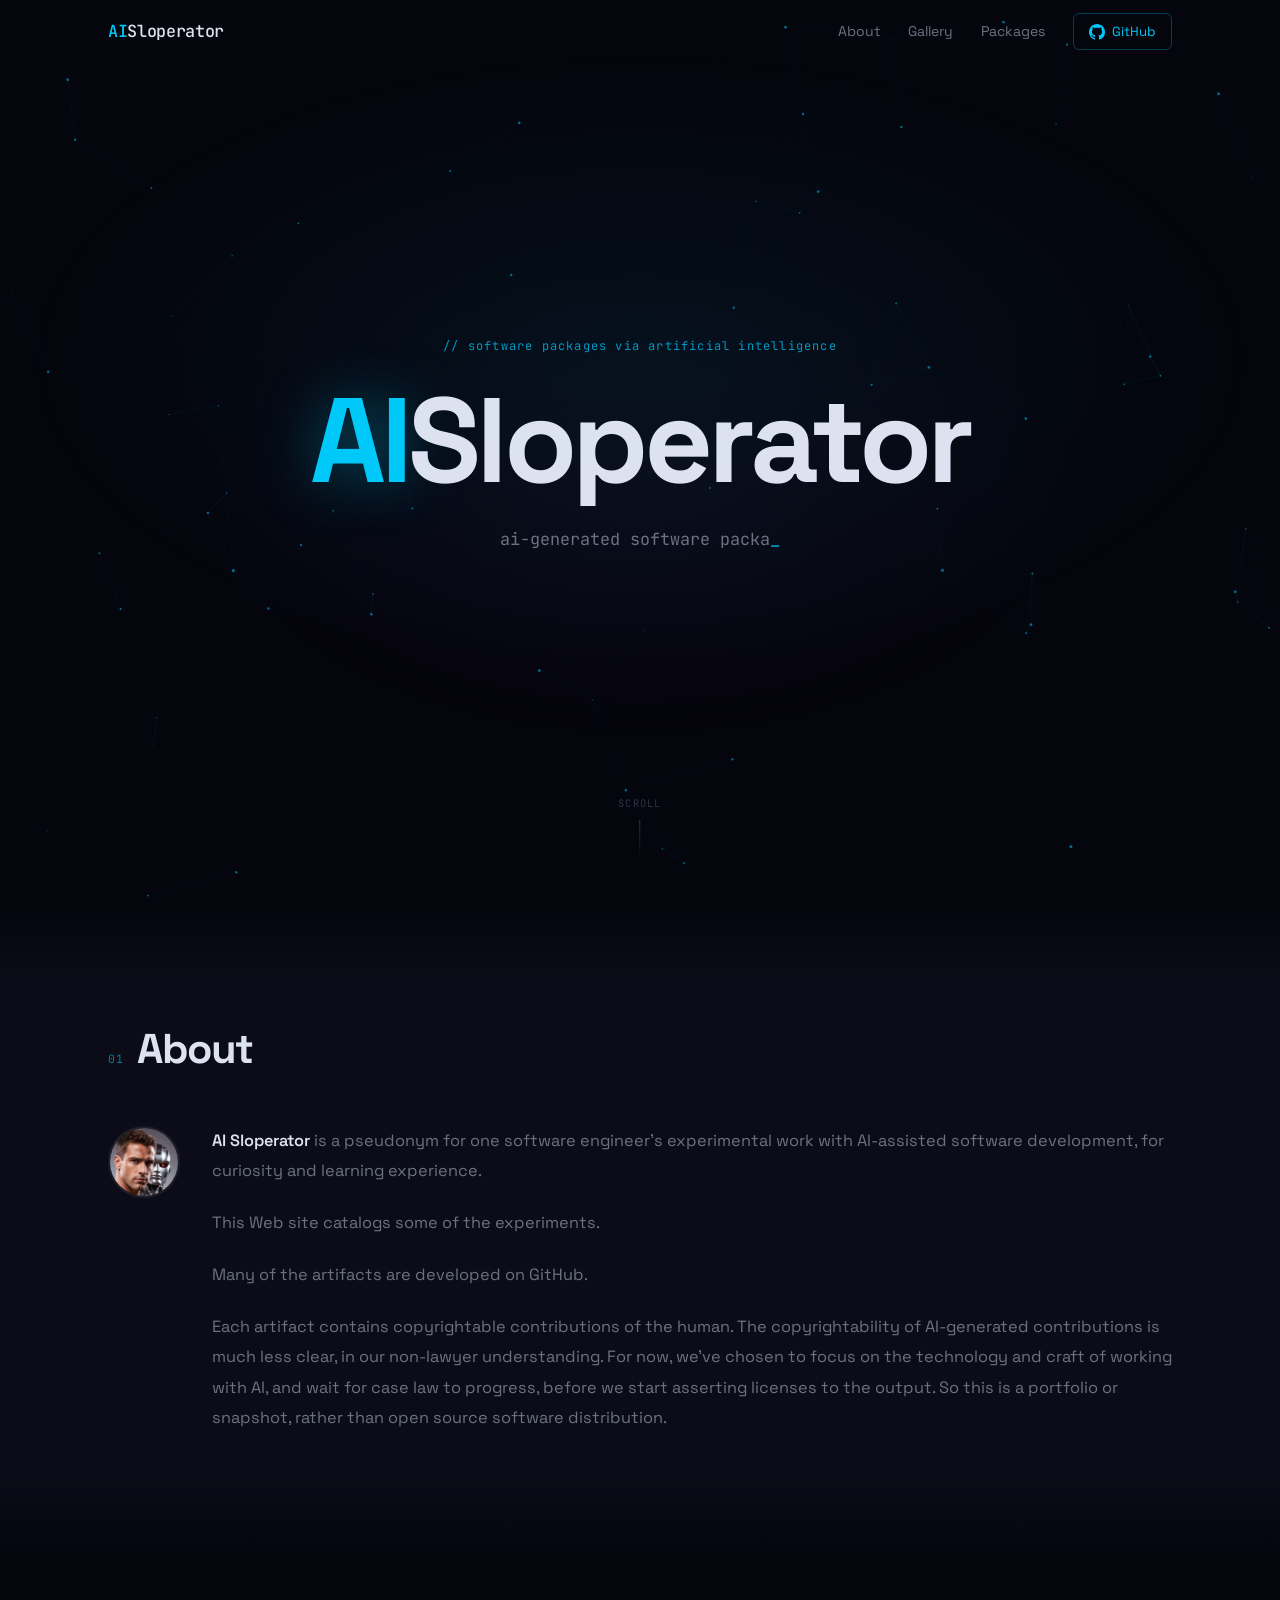
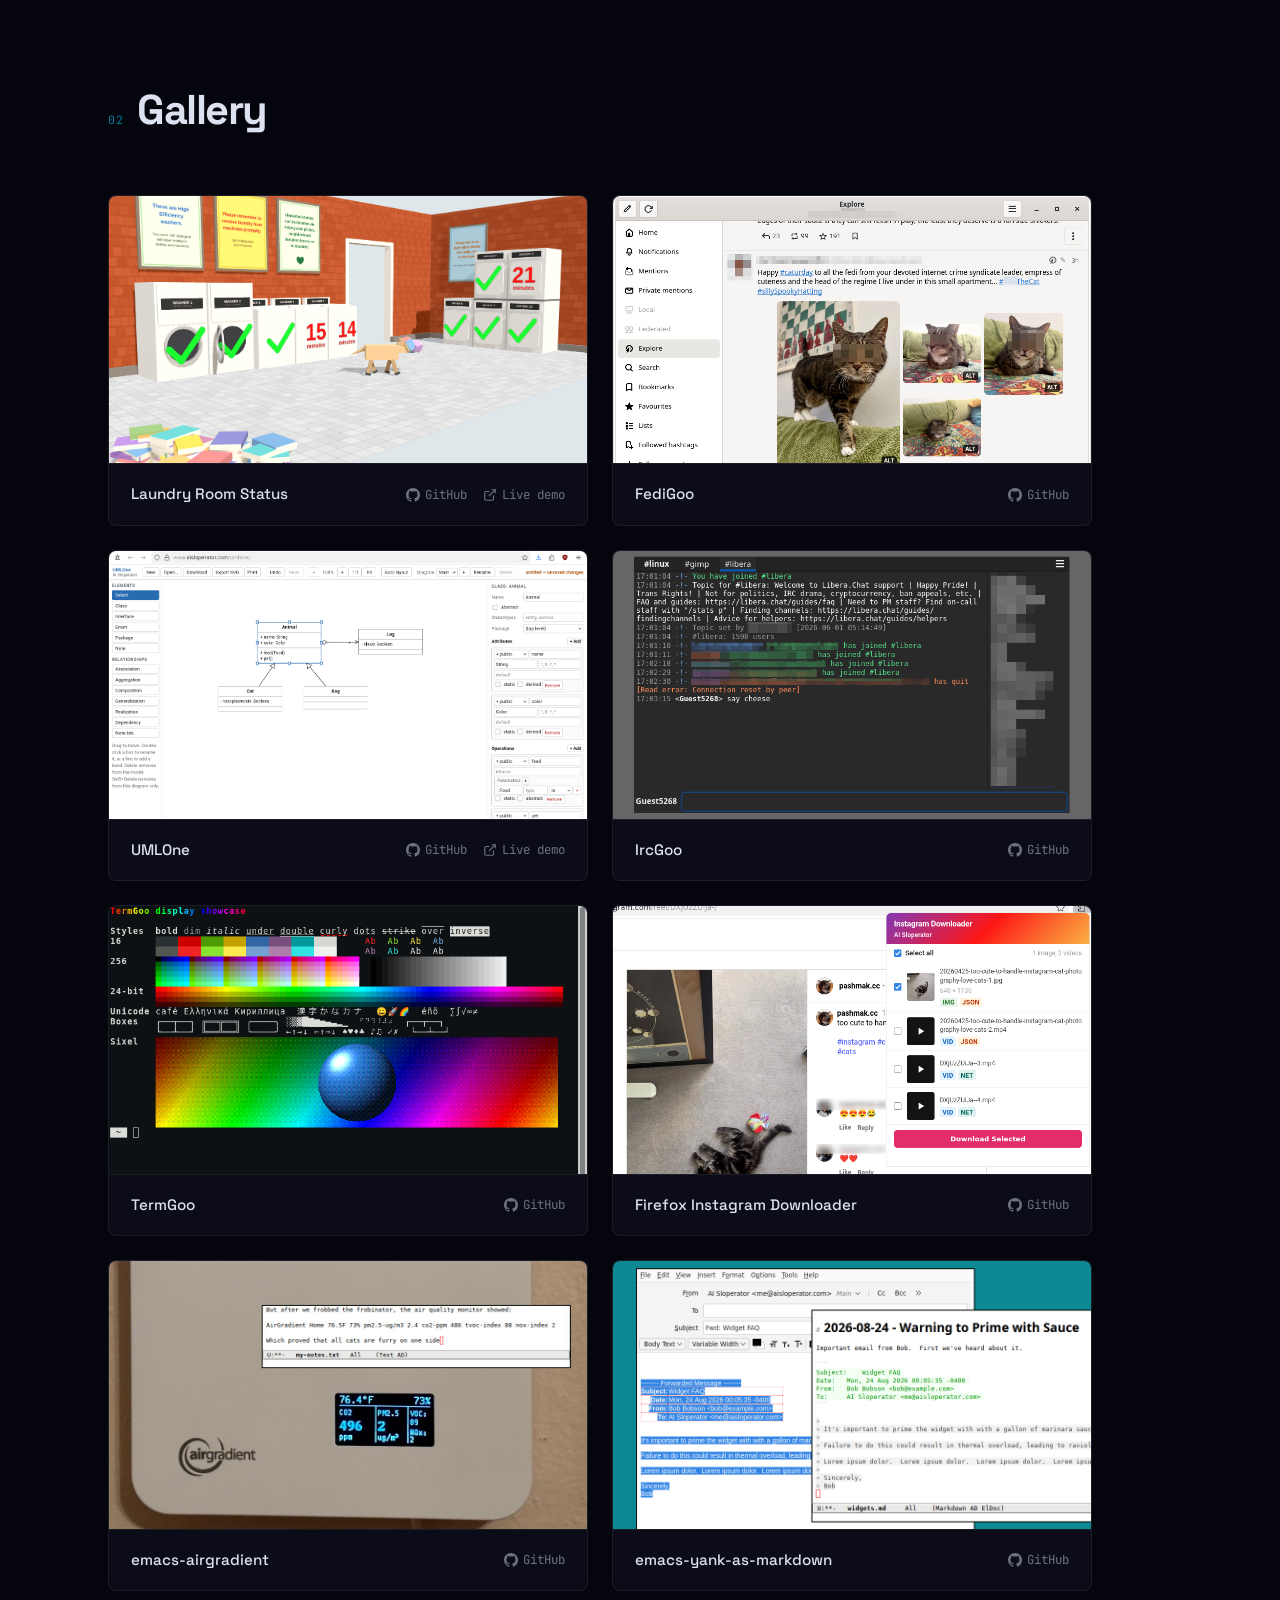
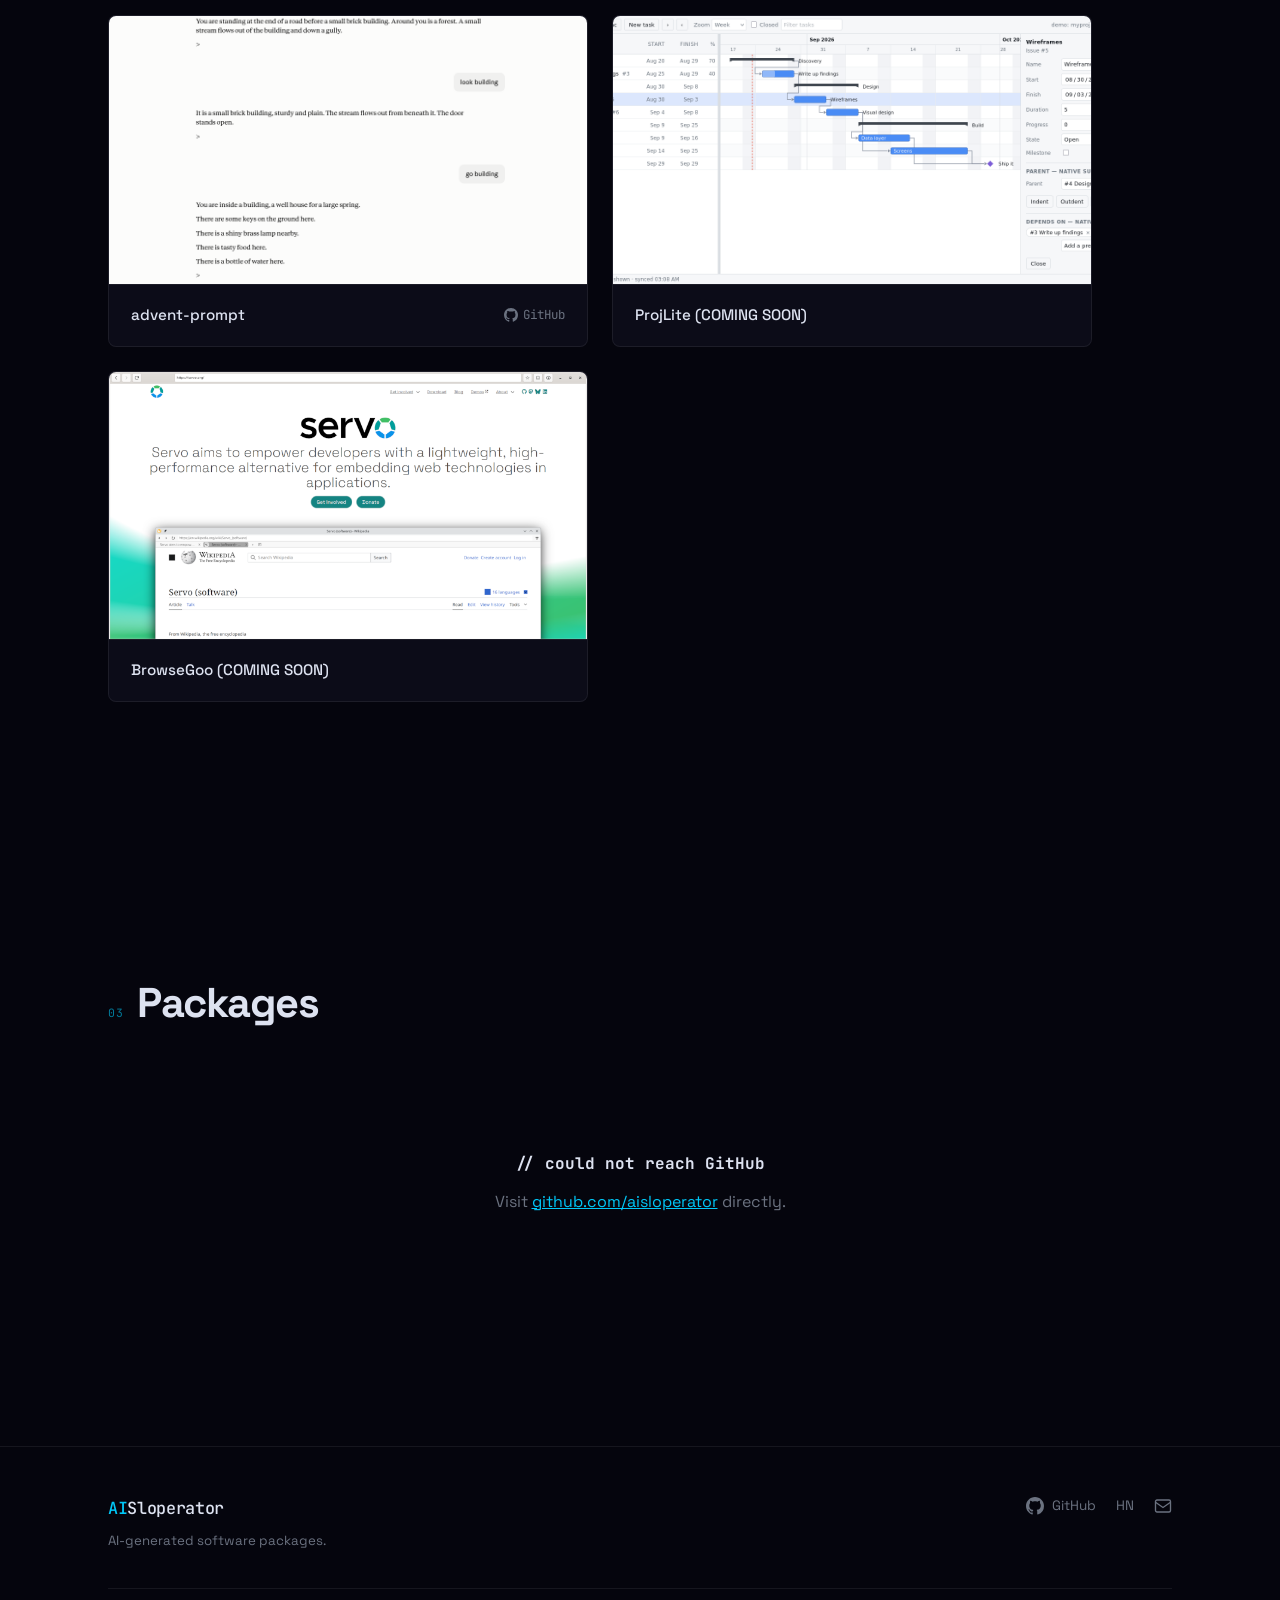
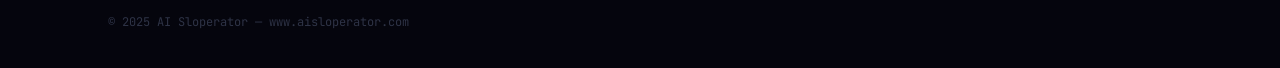
==== commit c52d1d2d: "Add BrowseGoo (coming soon) gallery entry Co-Authored-By: Claude Opus 5.5 <noreply@anthropic.com>" ====
--- a/docs/index.html
+++ b/docs/index.html
@@ -266,6 +266,17 @@
             </div>
           </div>
 
+          <div class="gallery-card reveal">
+            <div class="gallery-img-link">
+              <img src="browsegoo.png" alt="BrowseGoo screenshot" class="gallery-img">
+            </div>
+            <div class="gallery-info">
+              <h3 class="gallery-title">BrowseGoo (COMING SOON)</h3>
+              <div class="gallery-links">
+              </div>
+            </div>
+          </div>
+
         </div>
         </div>
       </div>
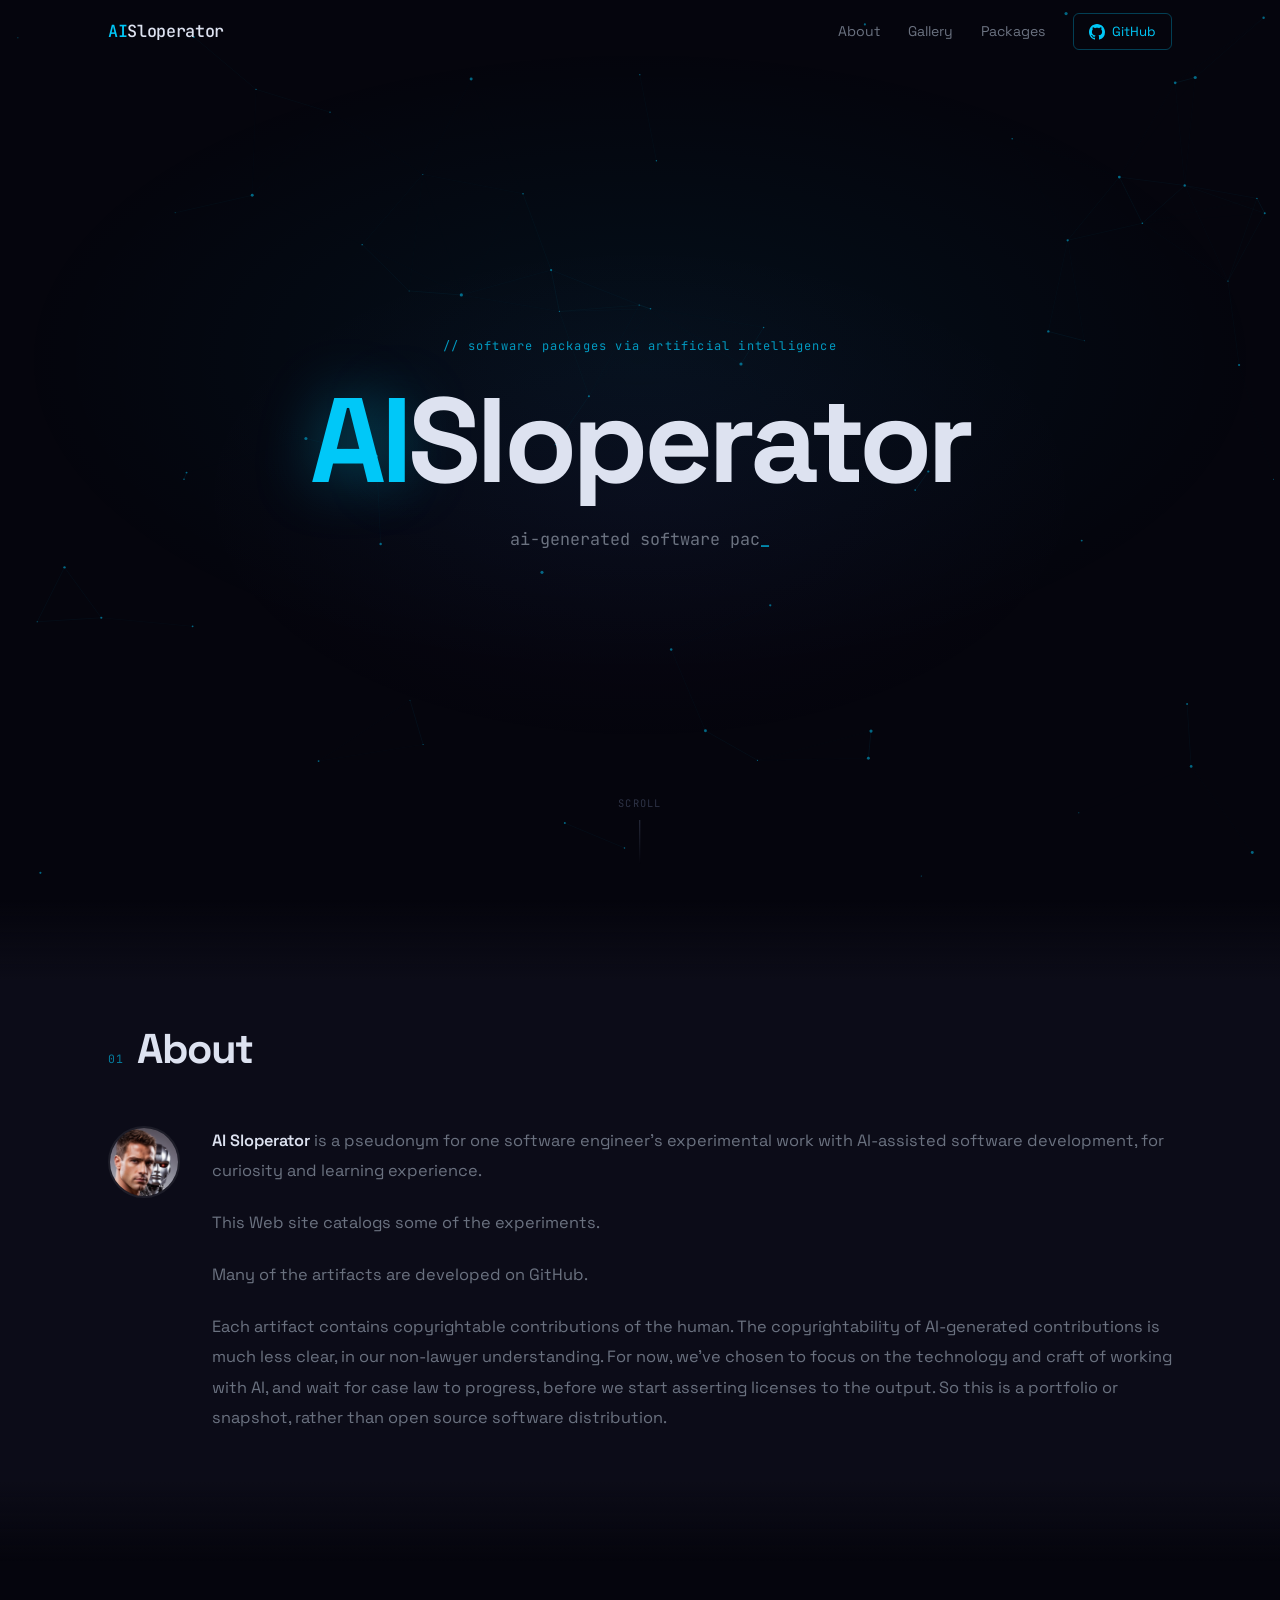
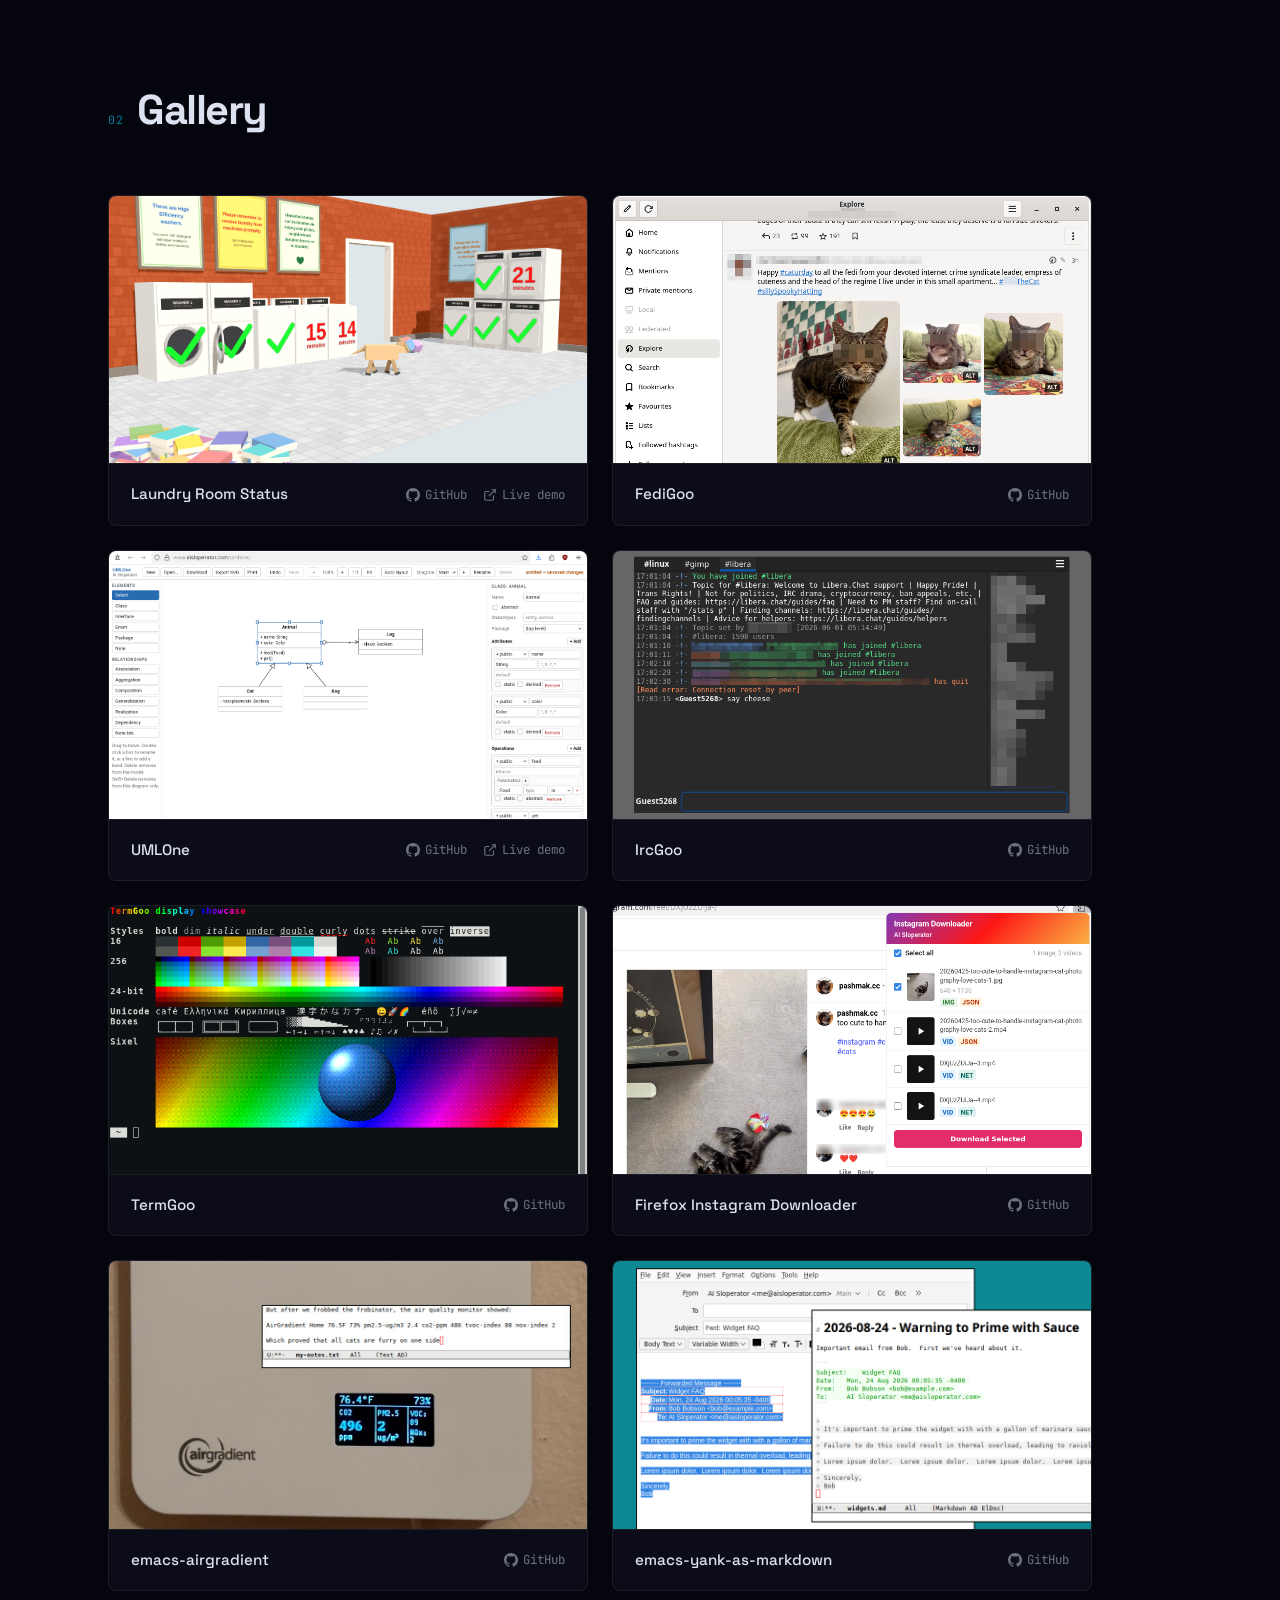
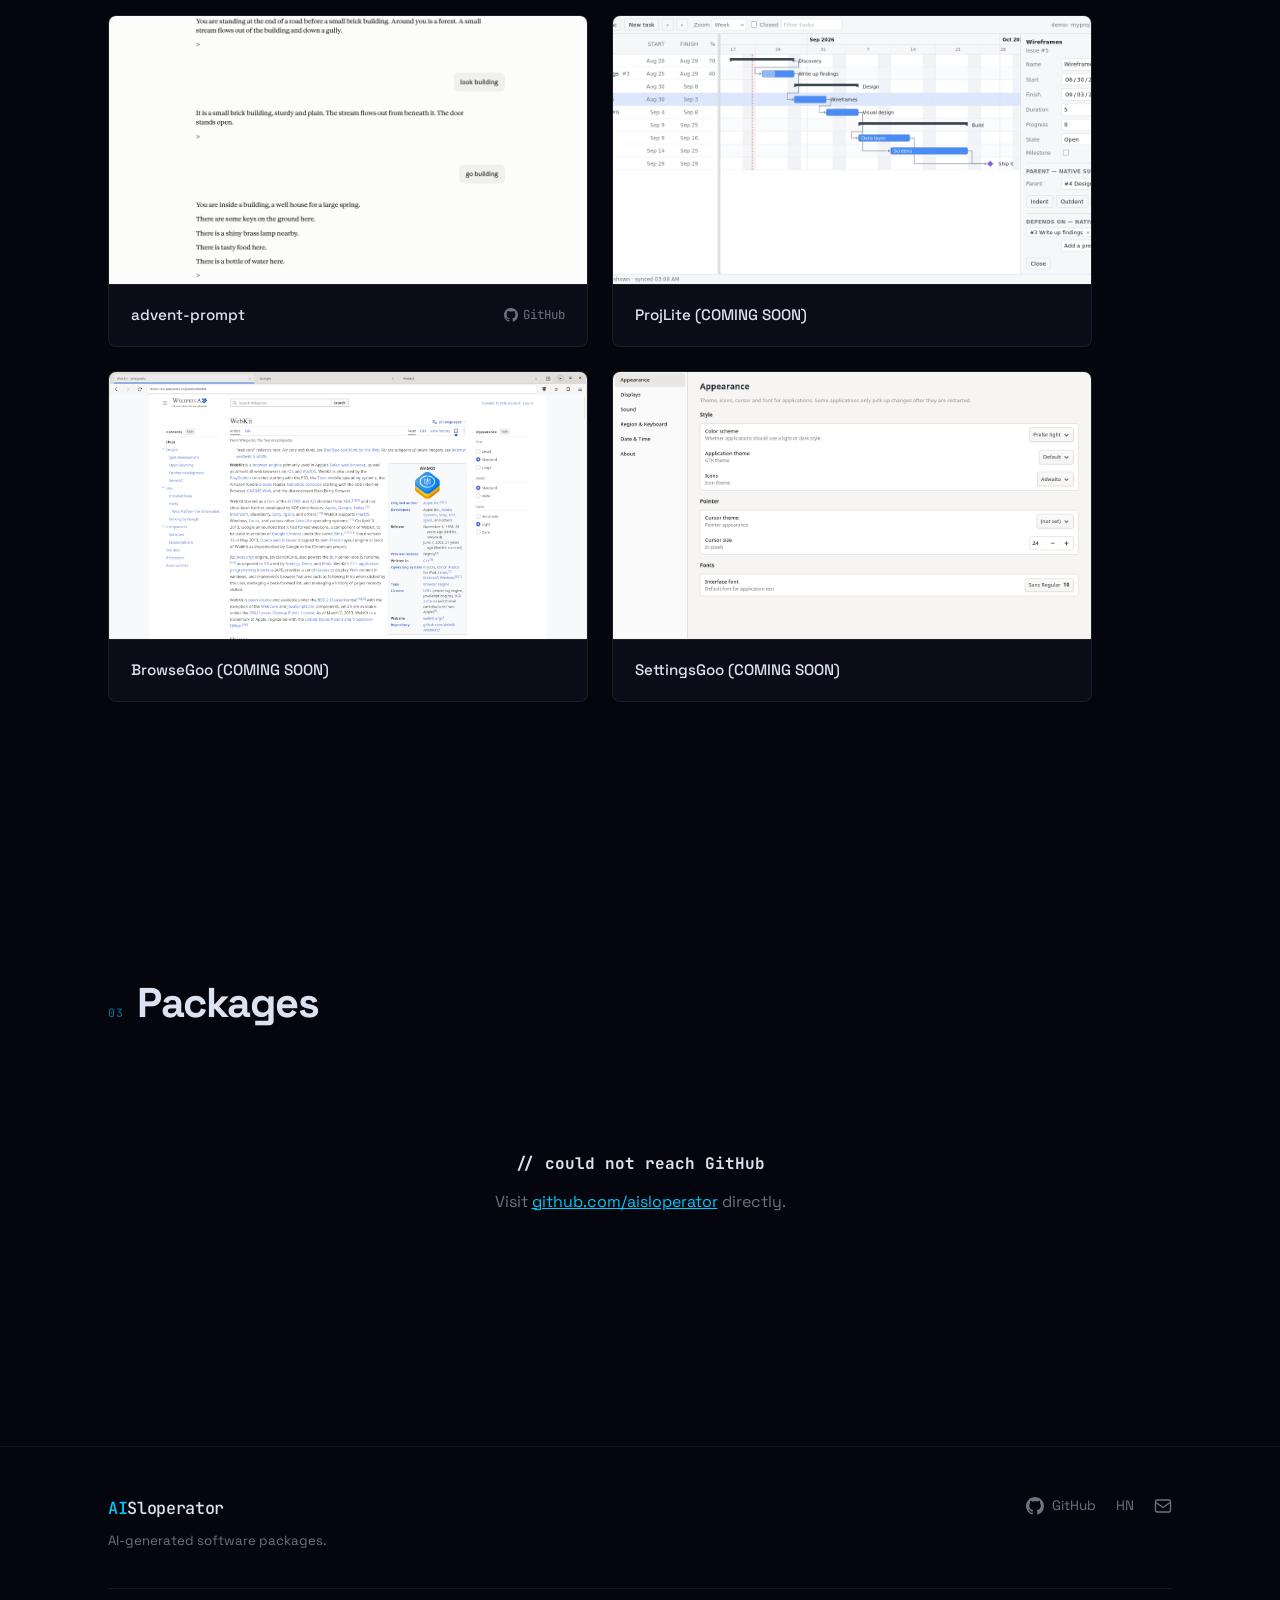
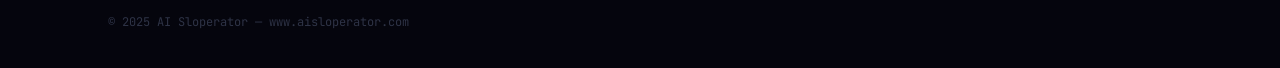
==== commit c8cffebc: "Add SettingsGoo (coming soon) gallery entry Co-Authored-By: Claude Opus 5.5 <noreply@anthropic.com>" ====
--- a/docs/index.html
+++ b/docs/index.html
@@ -277,6 +277,17 @@
             </div>
           </div>
 
+          <div class="gallery-card reveal">
+            <div class="gallery-img-link">
+              <img src="settingsgoo.png" alt="SettingsGoo screenshot" class="gallery-img">
+            </div>
+            <div class="gallery-info">
+              <h3 class="gallery-title">SettingsGoo (COMING SOON)</h3>
+              <div class="gallery-links">
+              </div>
+            </div>
+          </div>
+
         </div>
         </div>
       </div>
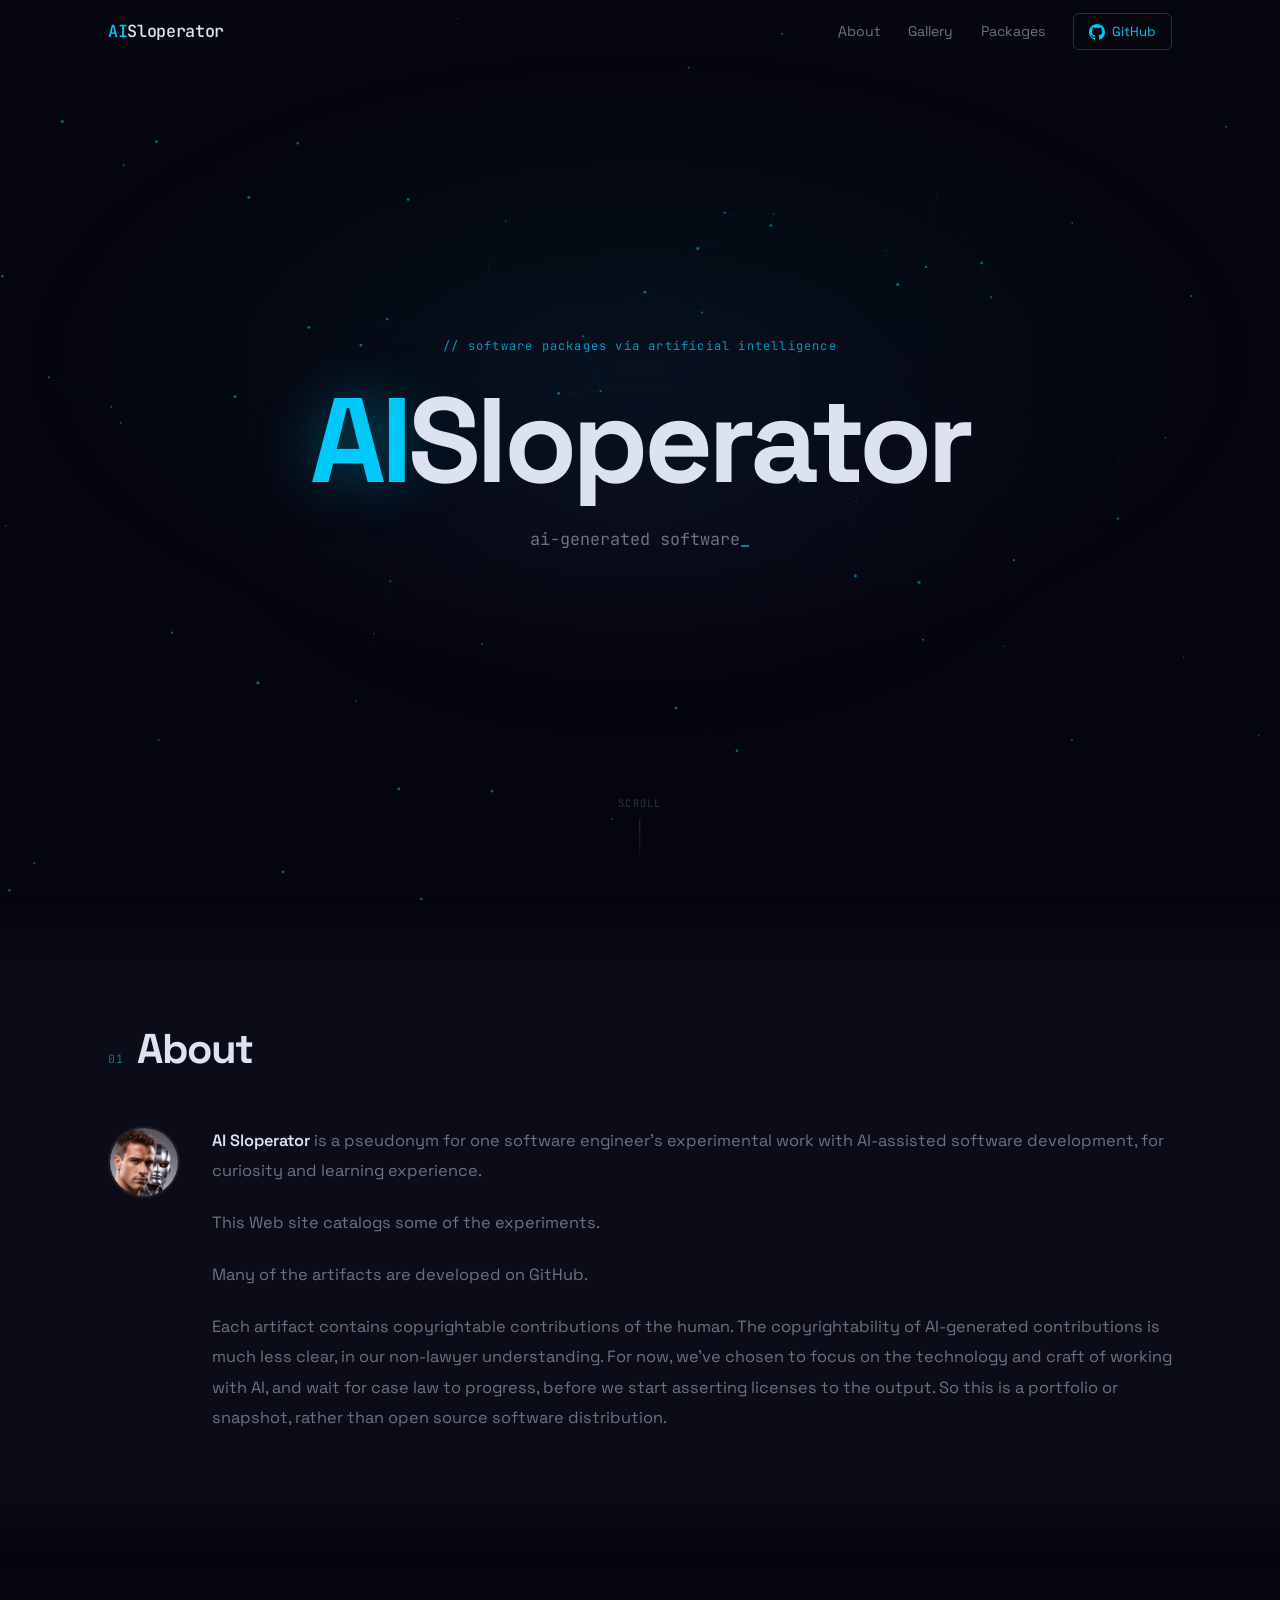
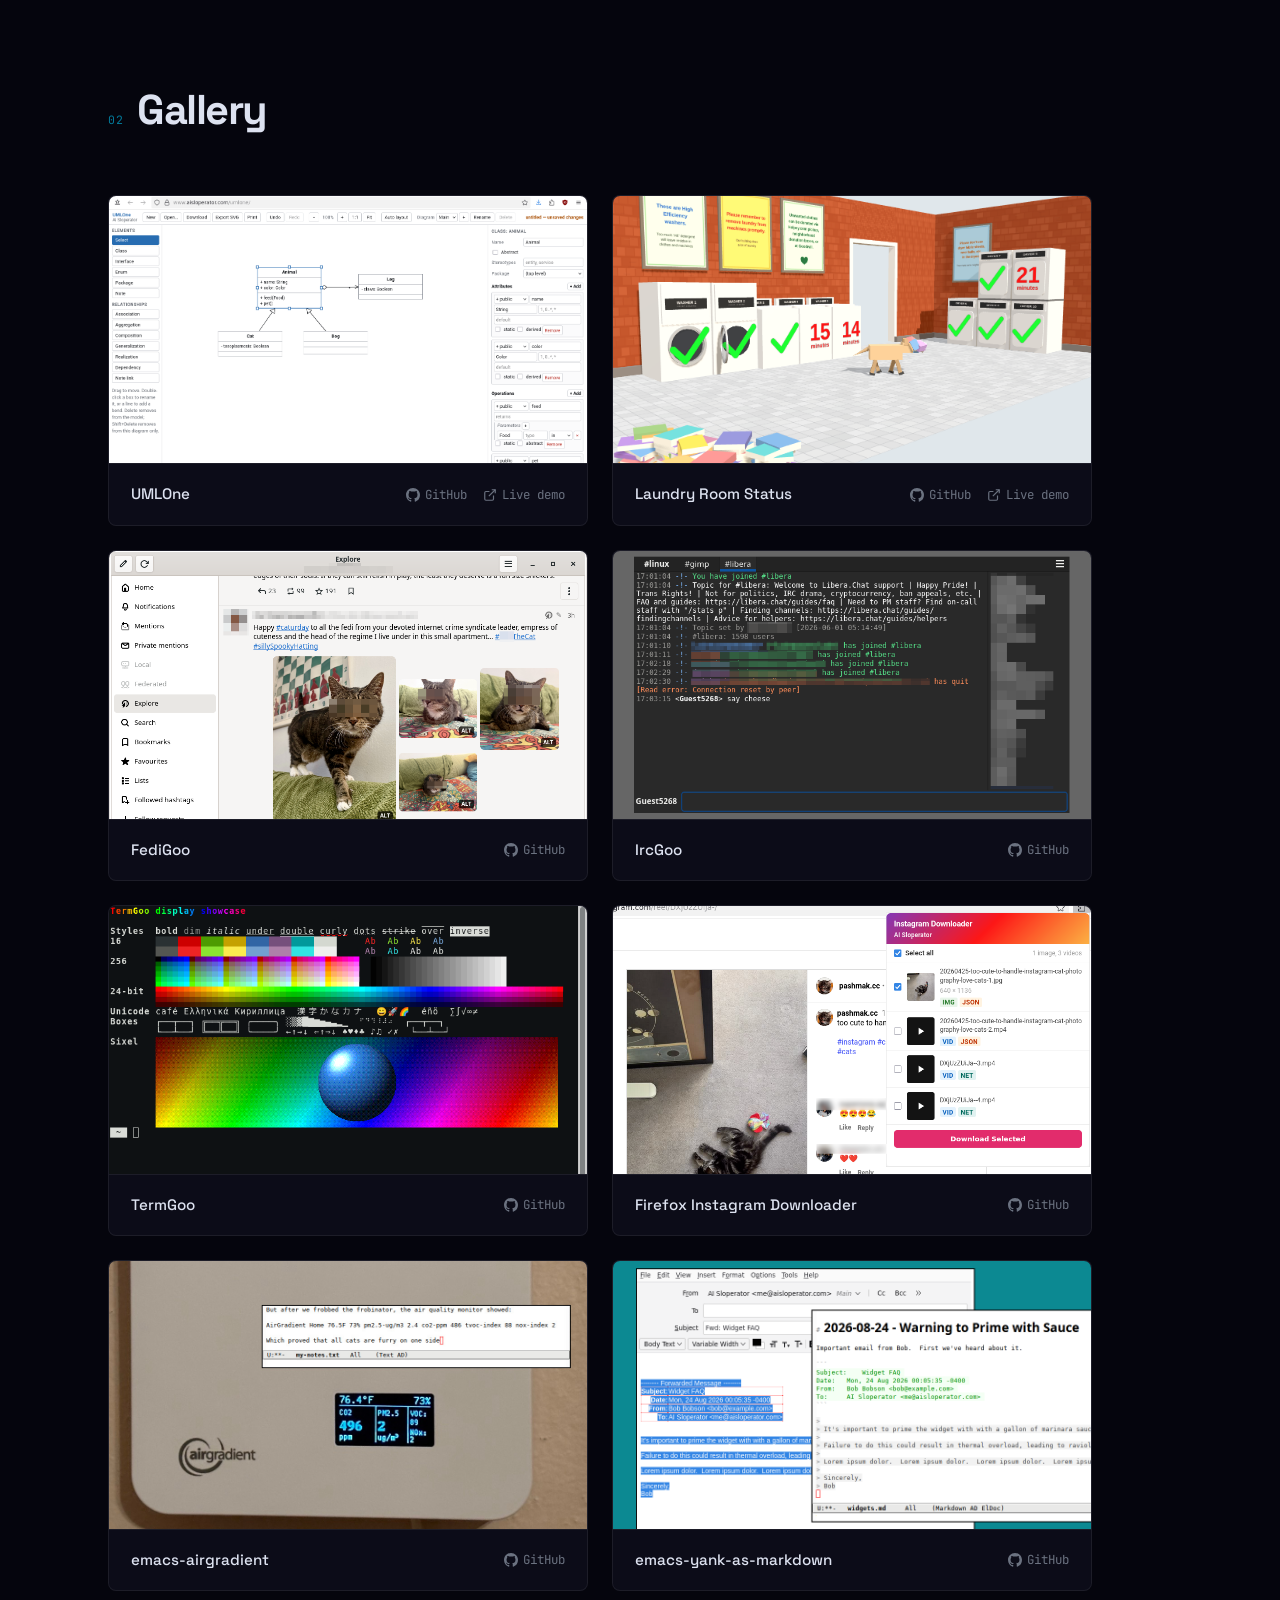
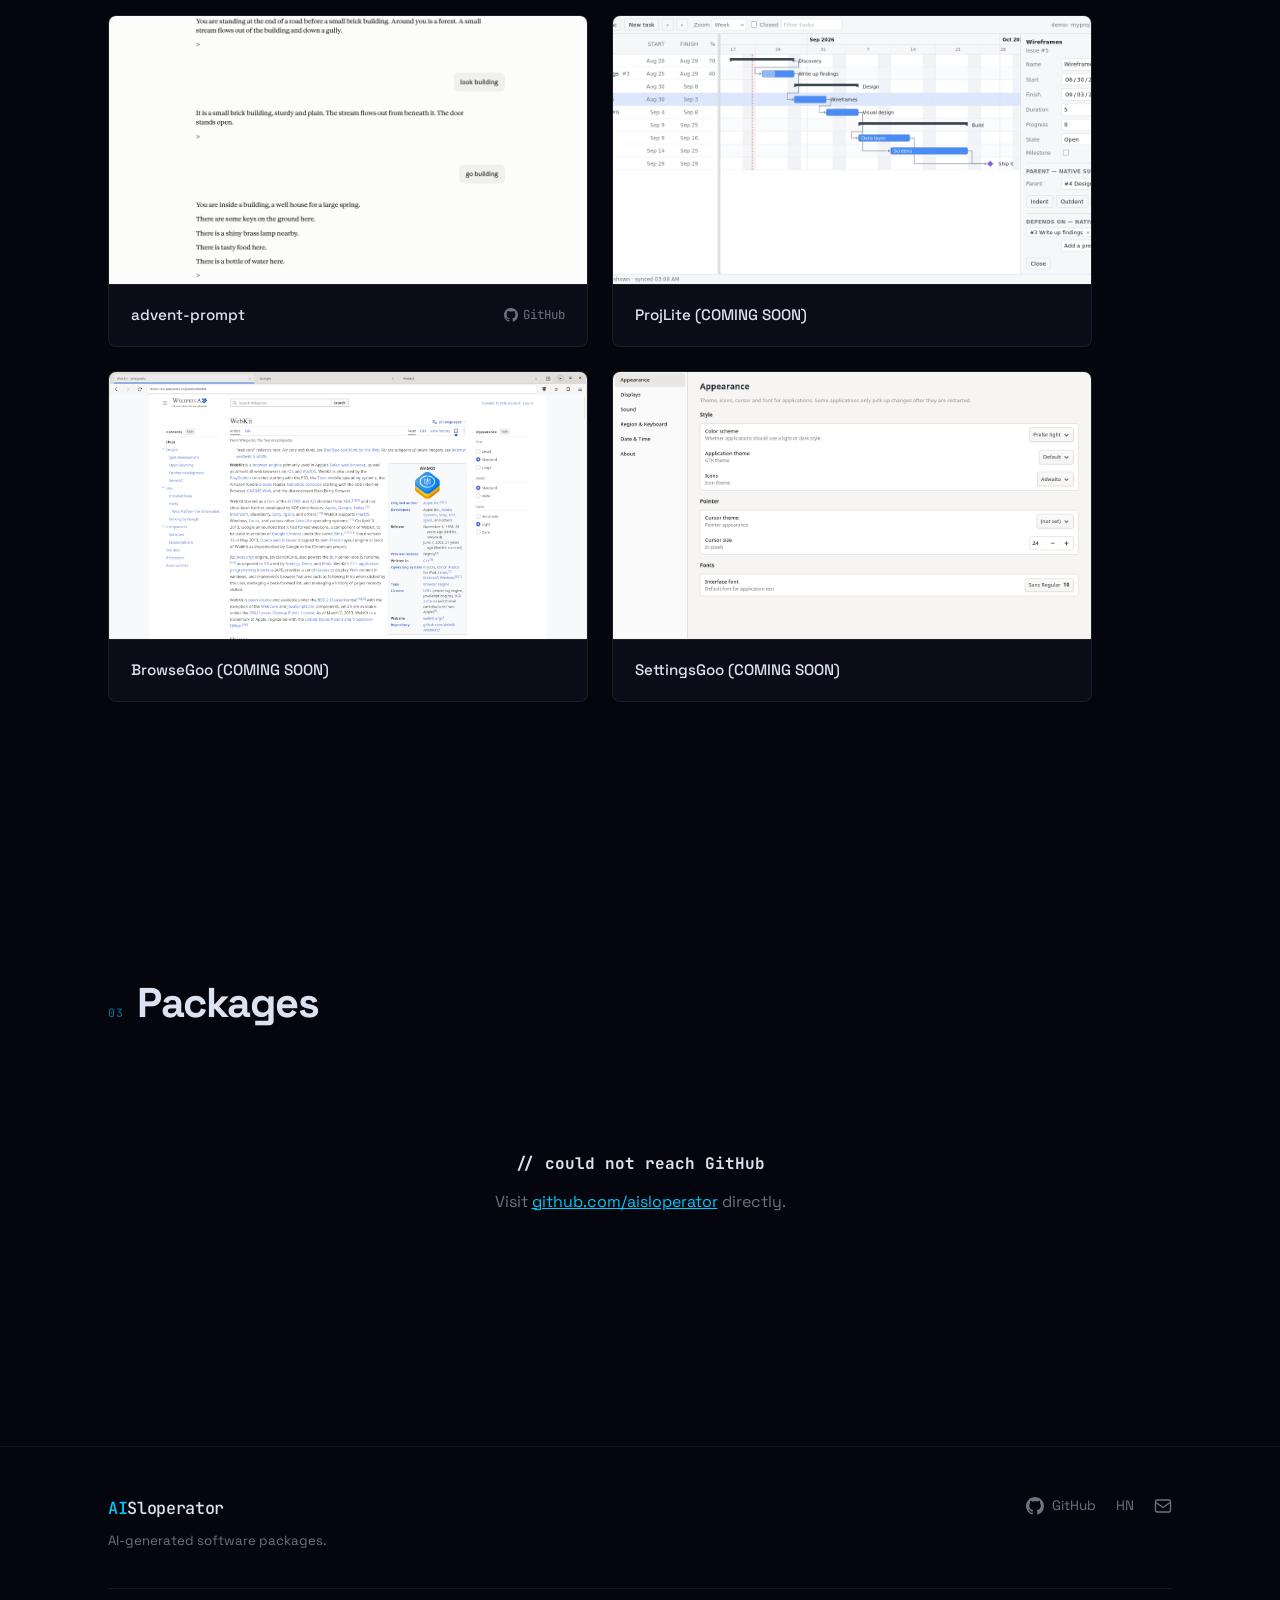
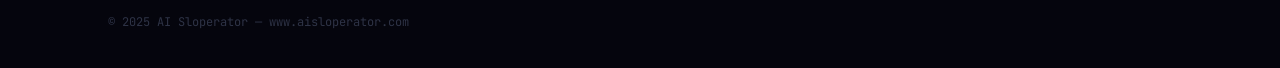
==== commit ba90be0e: "Move UMLOne to first gallery entry Co-Authored-By: Claude Opus 5.5 <noreply@anthropic.com>" ====
--- a/docs/index.html
+++ b/docs/index.html
@@ -87,6 +87,31 @@
         <div class="carousel-track">
 
           <div class="gallery-card reveal">
+            <a href="https://www.aisloperator.com/umlone/" target="_blank" rel="noopener" class="gallery-img-link">
+              <img src="umlone.png" alt="UMLOne screenshot" class="gallery-img">
+            </a>
+            <div class="gallery-info">
+              <h3 class="gallery-title">UMLOne</h3>
+              <div class="gallery-links">
+                <a href="https://github.com/aisloperator/umlone" target="_blank" rel="noopener">
+                  <svg viewBox="0 0 24 24" fill="currentColor" width="14" height="14" aria-hidden="true">
+                    <path d="M12 0C5.37 0 0 5.37 0 12c0 5.31 3.435 9.795 8.205 11.385.6.105.825-.255.825-.57 0-.285-.015-1.23-.015-2.235-3.015.555-3.795-.735-4.035-1.41-.135-.345-.72-1.41-1.23-1.695-.42-.225-1.02-.78-.015-.795.945-.015 1.62.87 1.845 1.23 1.08 1.815 2.805 1.305 3.495.99.105-.78.42-1.305.765-1.605-2.67-.3-5.46-1.335-5.46-5.925 0-1.305.465-2.385 1.23-3.225-.12-.3-.54-1.53.12-3.18 0 0 1.005-.315 3.3 1.23.96-.27 1.98-.405 3-.405s2.04.135 3 .405c2.295-1.56 3.3-1.23 3.3-1.23.66 1.65.24 2.88.12 3.18.765.84 1.23 1.905 1.23 3.225 0 4.605-2.805 5.625-5.475 5.925.435.375.81 1.095.81 2.22 0 1.605-.015 2.895-.015 3.3 0 .315.225.69.825.57A12.02 12.02 0 0 0 24 12c0-6.63-5.37-12-12-12z"/>
+                  </svg>
+                  GitHub
+                </a>
+                <a href="https://www.aisloperator.com/umlone/" target="_blank" rel="noopener">
+                  <svg viewBox="0 0 24 24" fill="none" stroke="currentColor" stroke-width="2" width="14" height="14" aria-hidden="true">
+                    <path d="M18 13v6a2 2 0 0 1-2 2H5a2 2 0 0 1-2-2V8a2 2 0 0 1 2-2h6"/>
+                    <polyline points="15 3 21 3 21 9"/>
+                    <line x1="10" y1="14" x2="21" y2="3"/>
+                  </svg>
+                  Live demo
+                </a>
+              </div>
+            </div>
+          </div>
+
+          <div class="gallery-card reveal">
             <a href="https://www.aisloperator.com/brickoven-estates-laundry-room/" target="_blank" rel="noopener" class="gallery-img-link">
               <img src="brickoven.png" alt="Laundry Room Status screenshot" class="gallery-img">
             </a>
@@ -123,31 +148,6 @@
                     <path d="M12 0C5.37 0 0 5.37 0 12c0 5.31 3.435 9.795 8.205 11.385.6.105.825-.255.825-.57 0-.285-.015-1.23-.015-2.235-3.015.555-3.795-.735-4.035-1.41-.135-.345-.72-1.41-1.23-1.695-.42-.225-1.02-.78-.015-.795.945-.015 1.62.87 1.845 1.23 1.08 1.815 2.805 1.305 3.495.99.105-.78.42-1.305.765-1.605-2.67-.3-5.46-1.335-5.46-5.925 0-1.305.465-2.385 1.23-3.225-.12-.3-.54-1.53.12-3.18 0 0 1.005-.315 3.3 1.23.96-.27 1.98-.405 3-.405s2.04.135 3 .405c2.295-1.56 3.3-1.23 3.3-1.23.66 1.65.24 2.88.12 3.18.765.84 1.23 1.905 1.23 3.225 0 4.605-2.805 5.625-5.475 5.925.435.375.81 1.095.81 2.22 0 1.605-.015 2.895-.015 3.3 0 .315.225.69.825.57A12.02 12.02 0 0 0 24 12c0-6.63-5.37-12-12-12z"/>
                   </svg>
                   GitHub
-                </a>
-              </div>
-            </div>
-          </div>
-
-          <div class="gallery-card reveal">
-            <a href="https://www.aisloperator.com/umlone/" target="_blank" rel="noopener" class="gallery-img-link">
-              <img src="umlone.png" alt="UMLOne screenshot" class="gallery-img">
-            </a>
-            <div class="gallery-info">
-              <h3 class="gallery-title">UMLOne</h3>
-              <div class="gallery-links">
-                <a href="https://github.com/aisloperator/umlone" target="_blank" rel="noopener">
-                  <svg viewBox="0 0 24 24" fill="currentColor" width="14" height="14" aria-hidden="true">
-                    <path d="M12 0C5.37 0 0 5.37 0 12c0 5.31 3.435 9.795 8.205 11.385.6.105.825-.255.825-.57 0-.285-.015-1.23-.015-2.235-3.015.555-3.795-.735-4.035-1.41-.135-.345-.72-1.41-1.23-1.695-.42-.225-1.02-.78-.015-.795.945-.015 1.62.87 1.845 1.23 1.08 1.815 2.805 1.305 3.495.99.105-.78.42-1.305.765-1.605-2.67-.3-5.46-1.335-5.46-5.925 0-1.305.465-2.385 1.23-3.225-.12-.3-.54-1.53.12-3.18 0 0 1.005-.315 3.3 1.23.96-.27 1.98-.405 3-.405s2.04.135 3 .405c2.295-1.56 3.3-1.23 3.3-1.23.66 1.65.24 2.88.12 3.18.765.84 1.23 1.905 1.23 3.225 0 4.605-2.805 5.625-5.475 5.925.435.375.81 1.095.81 2.22 0 1.605-.015 2.895-.015 3.3 0 .315.225.69.825.57A12.02 12.02 0 0 0 24 12c0-6.63-5.37-12-12-12z"/>
-                  </svg>
-                  GitHub
-                </a>
-                <a href="https://www.aisloperator.com/umlone/" target="_blank" rel="noopener">
-                  <svg viewBox="0 0 24 24" fill="none" stroke="currentColor" stroke-width="2" width="14" height="14" aria-hidden="true">
-                    <path d="M18 13v6a2 2 0 0 1-2 2H5a2 2 0 0 1-2-2V8a2 2 0 0 1 2-2h6"/>
-                    <polyline points="15 3 21 3 21 9"/>
-                    <line x1="10" y1="14" x2="21" y2="3"/>
-                  </svg>
-                  Live demo
                 </a>
               </div>
             </div>
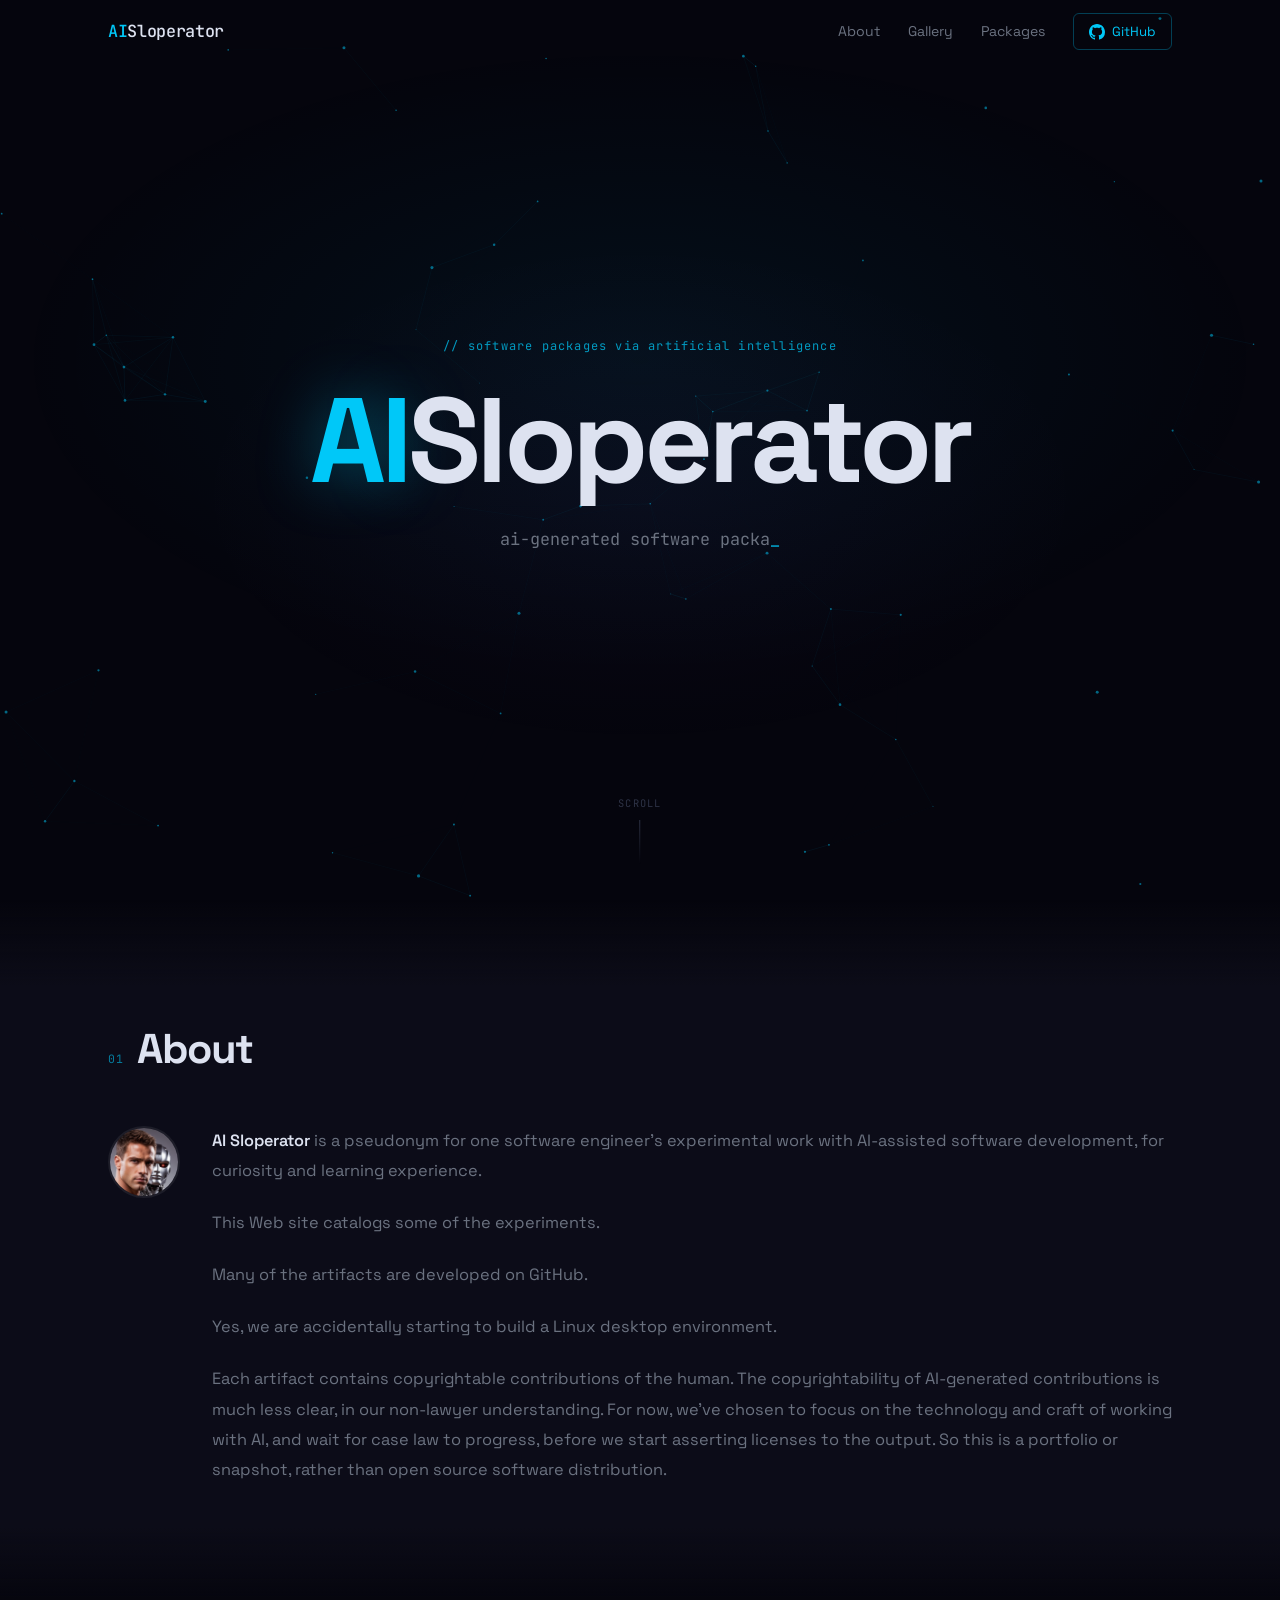
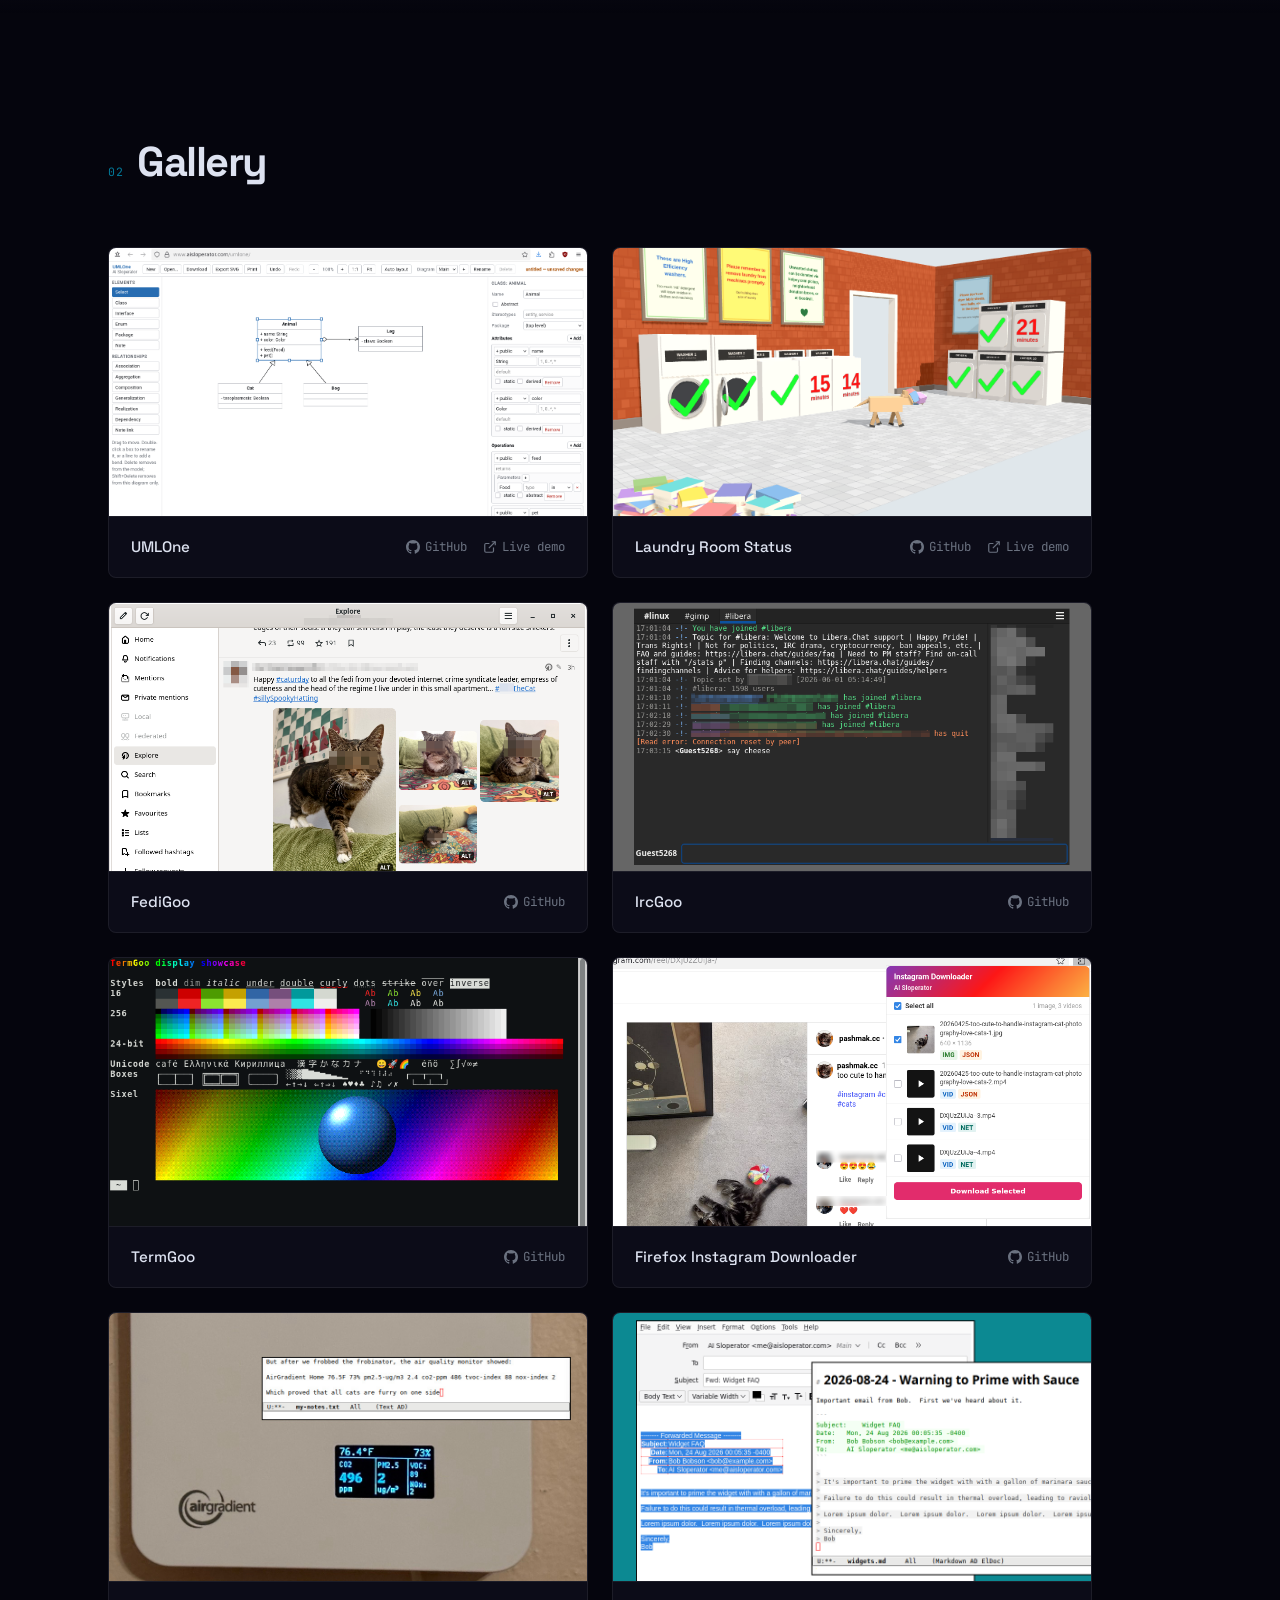
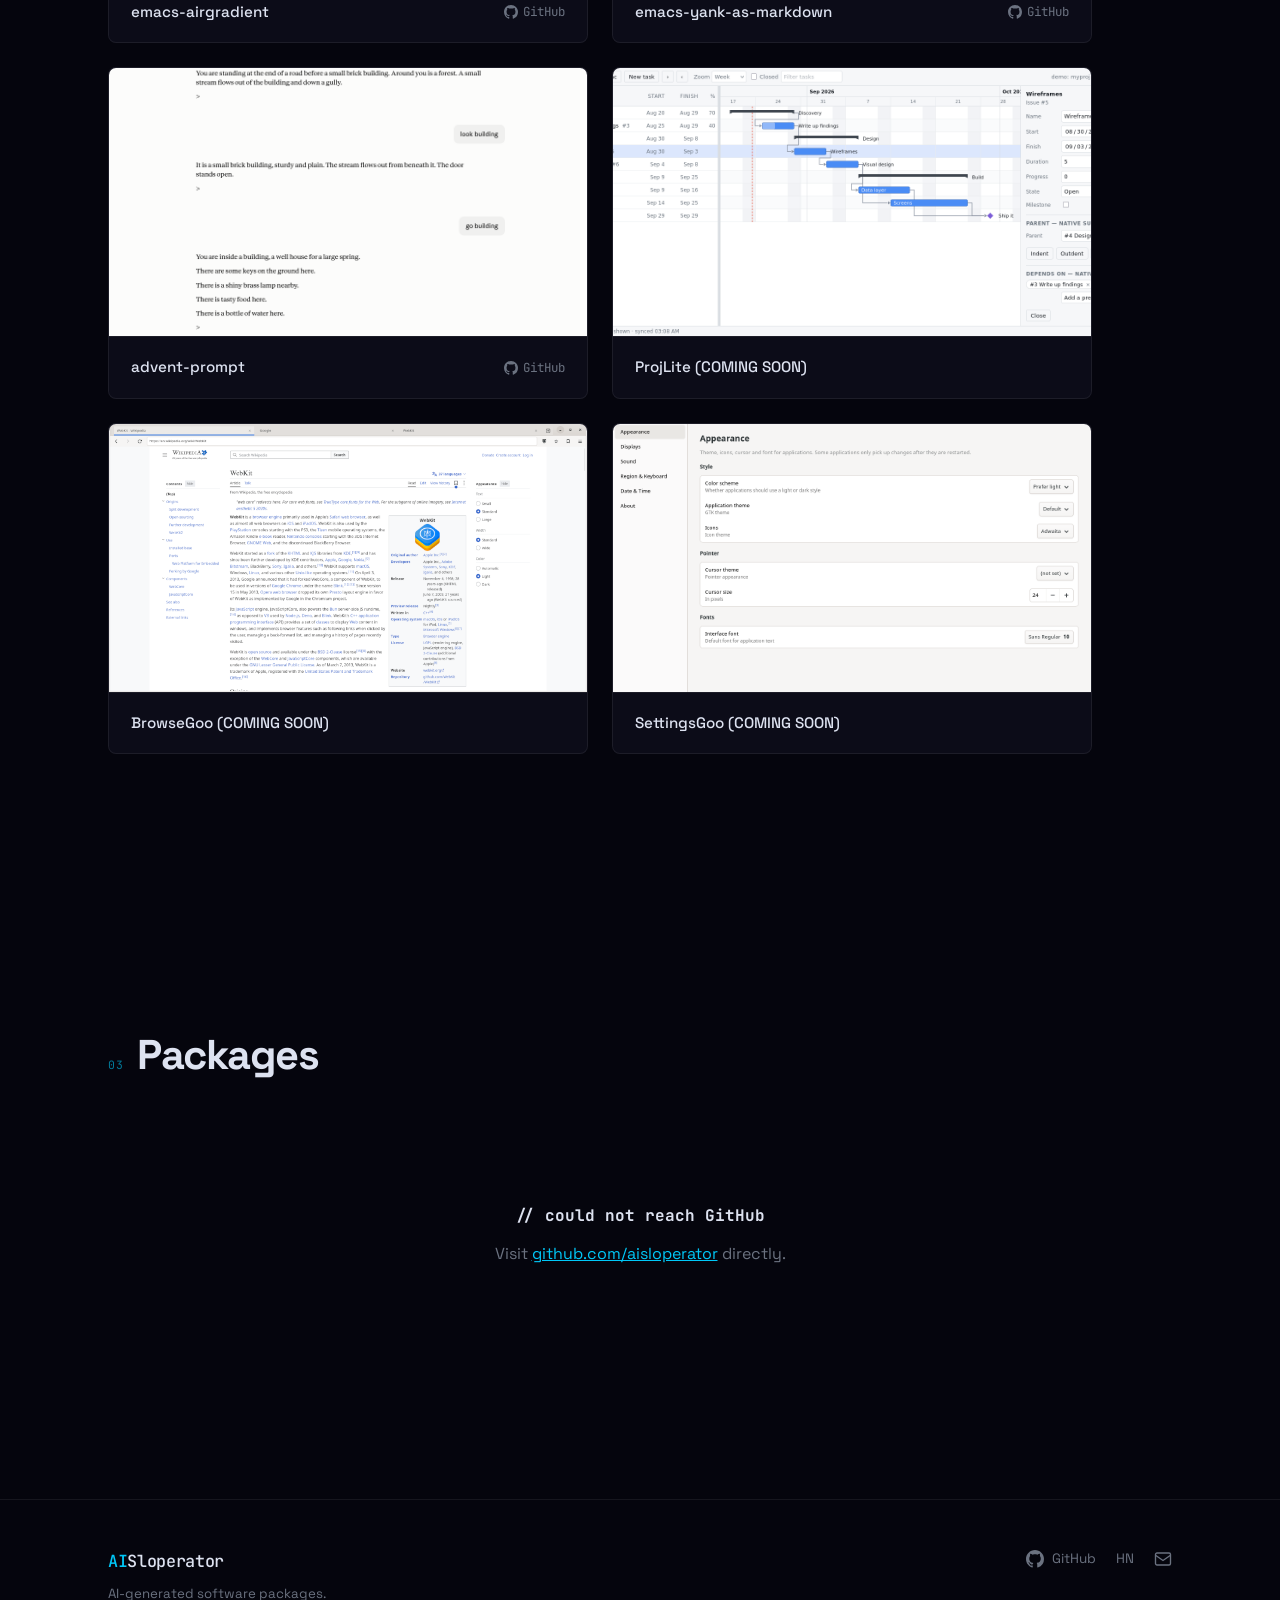
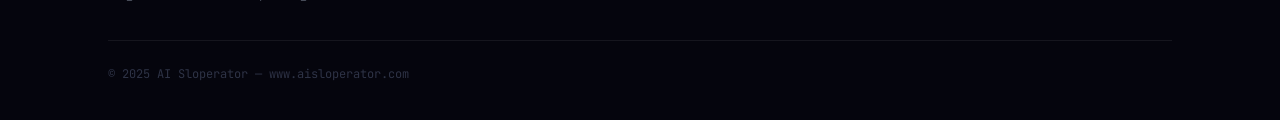
==== commit 59d2304d: "Add desktop environment note to About section Co-Authored-By: Claude Opus 5.5 <noreply@anthropic.com" ====
--- a/docs/index.html
+++ b/docs/index.html
@@ -70,6 +70,7 @@
               <p><strong>AI Sloperator</strong> is a pseudonym for one software engineer's experimental work with AI-assisted software development, for curiosity and learning experience.</p>
               <p>This Web site catalogs some of the experiments.</p>
               <p>Many of the artifacts are developed on GitHub.</p>
+              <p>Yes, we are accidentally starting to build a Linux desktop environment.</p>
               <p>Each artifact contains copyrightable contributions of the human.  The copyrightability of AI-generated contributions is much less clear, in our non-lawyer understanding.  For now, we've chosen to focus on the technology and craft of working with AI, and wait for case law to progress, before we start asserting licenses to the output.  So this is a portfolio or snapshot, rather than open source software distribution.</p>
             </div>
           </div>
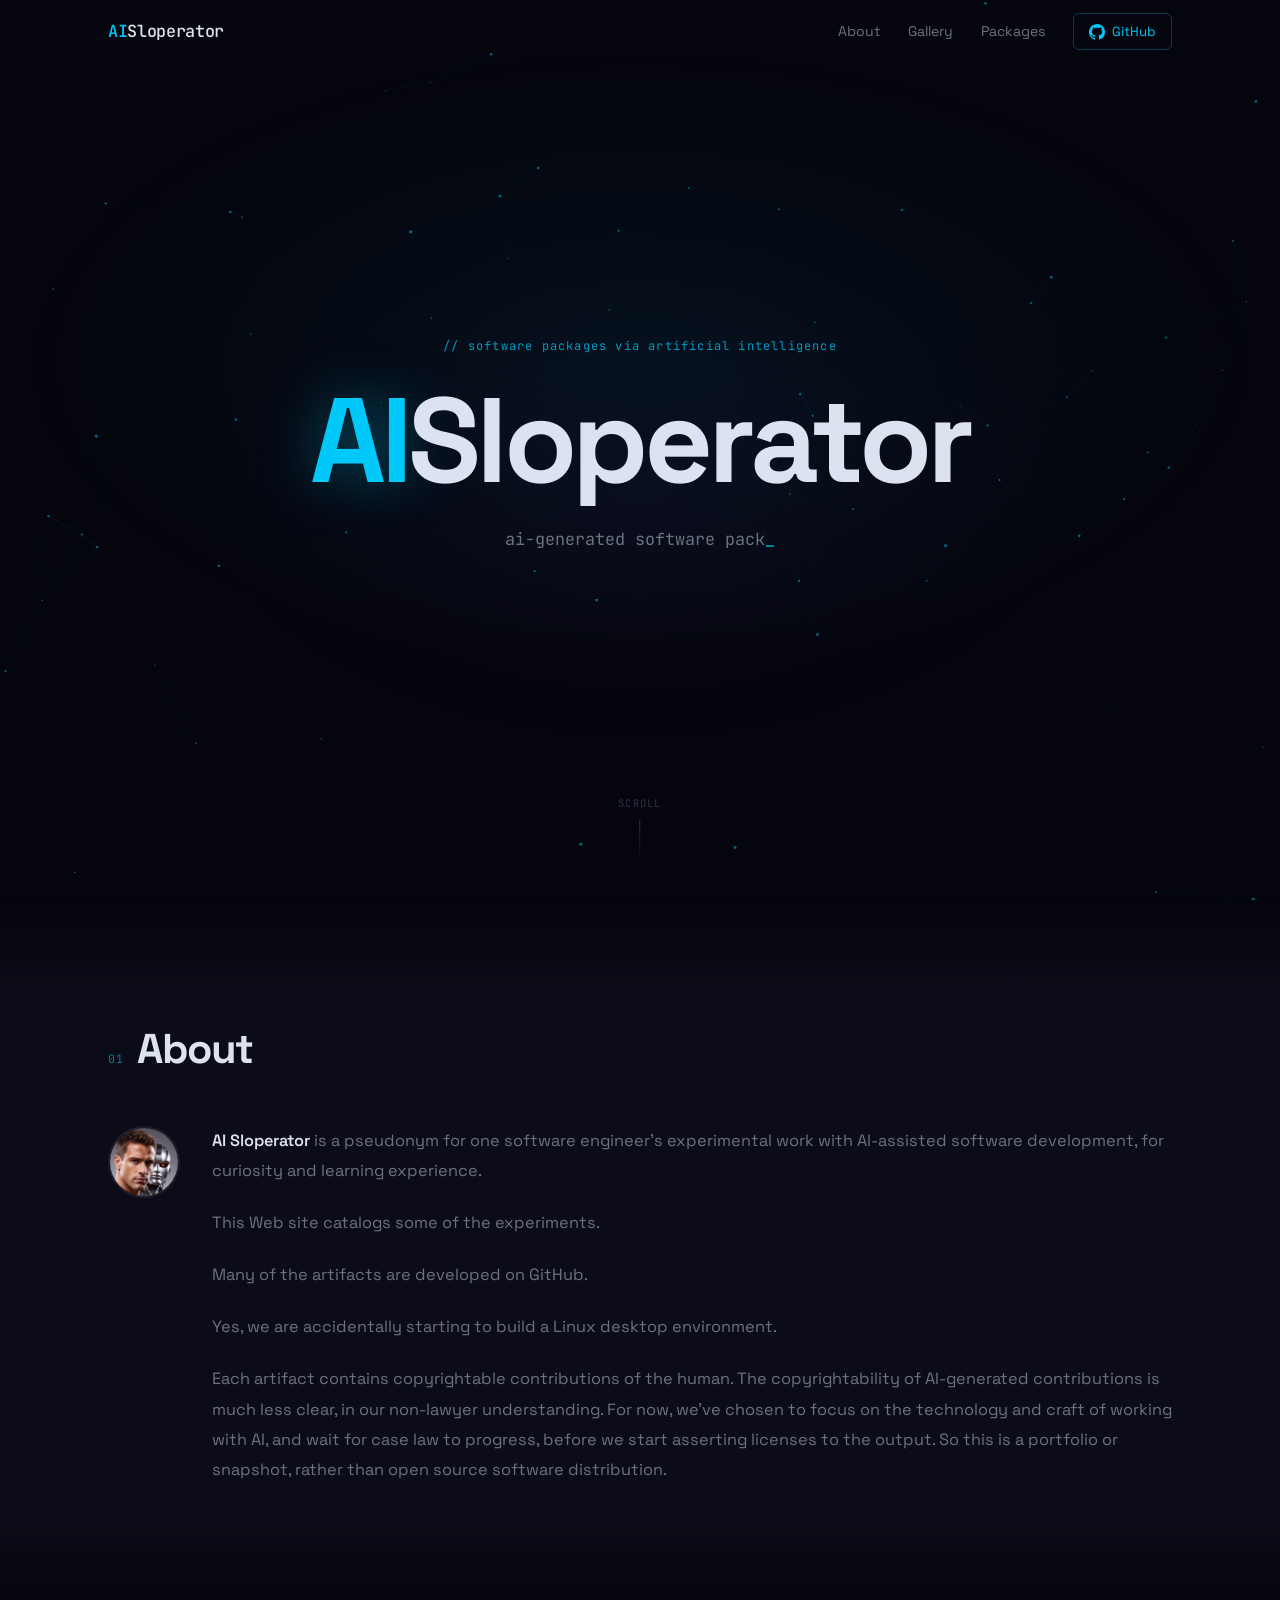
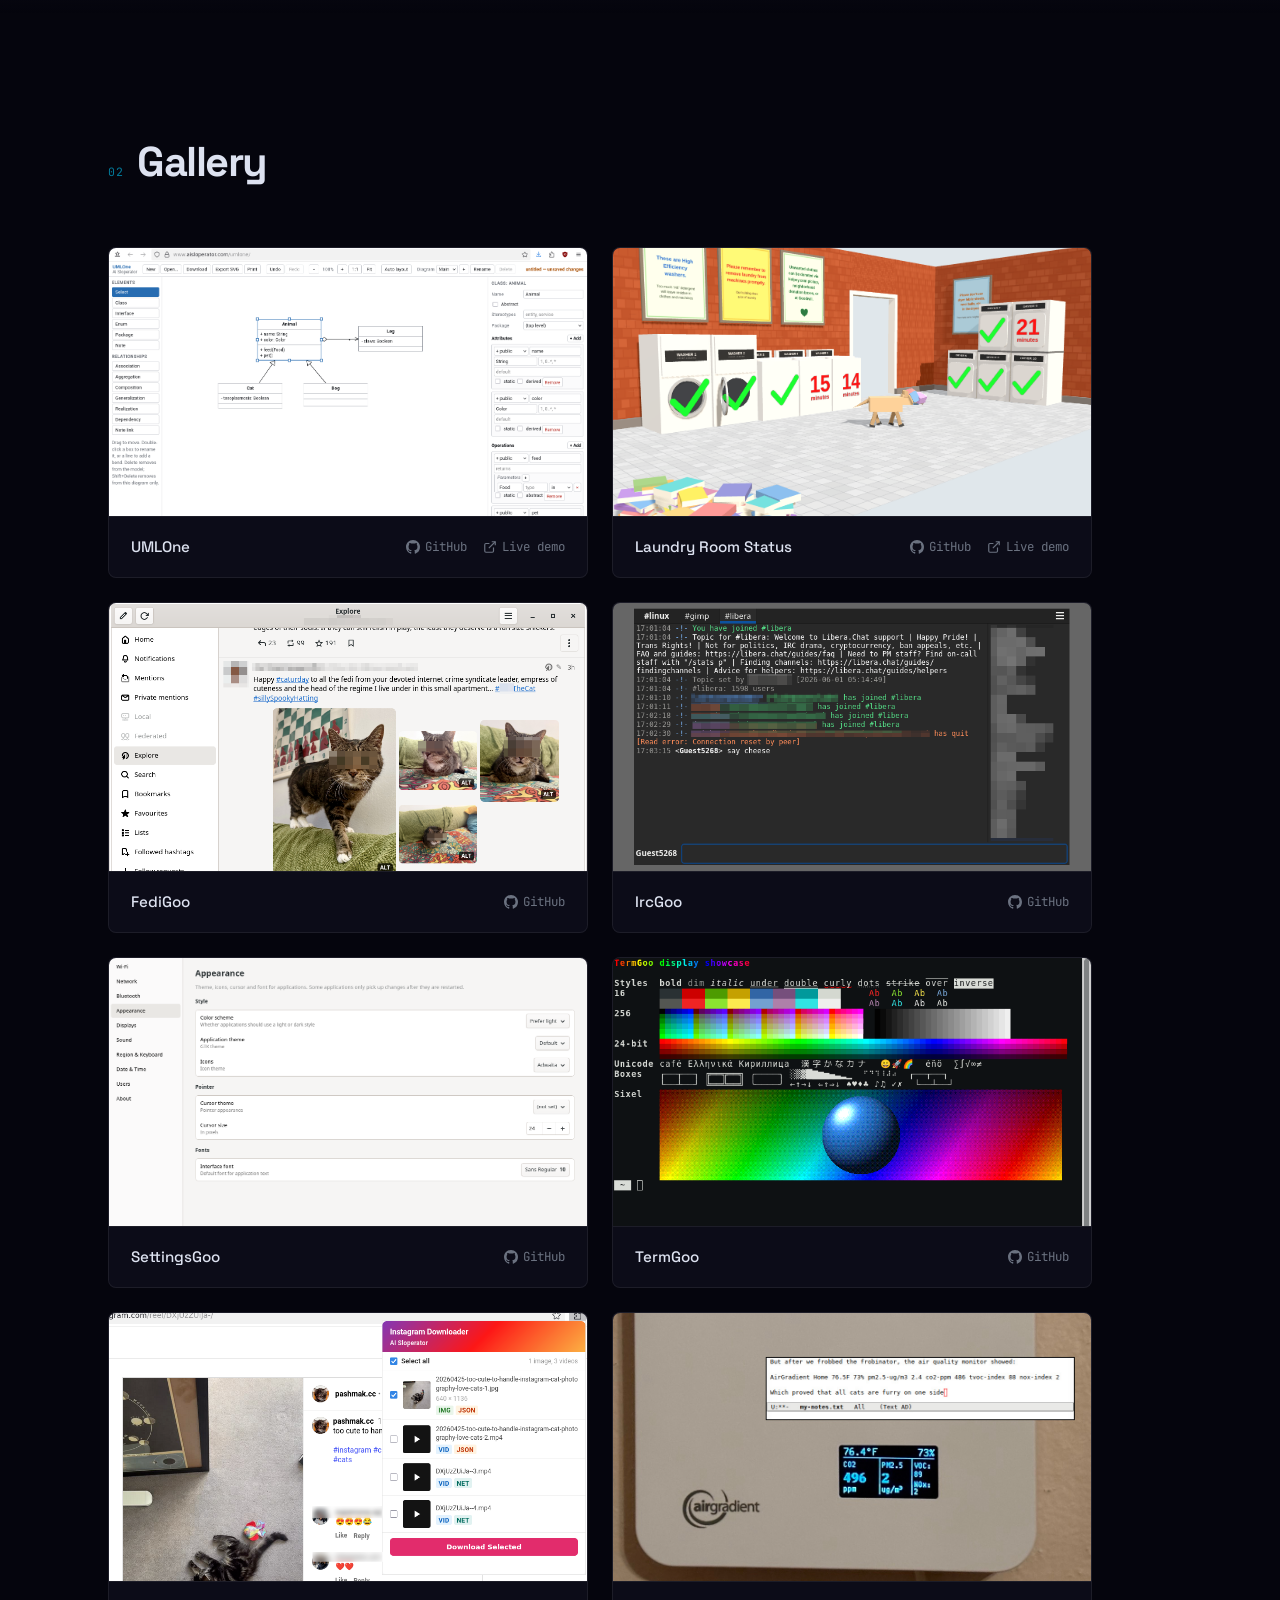
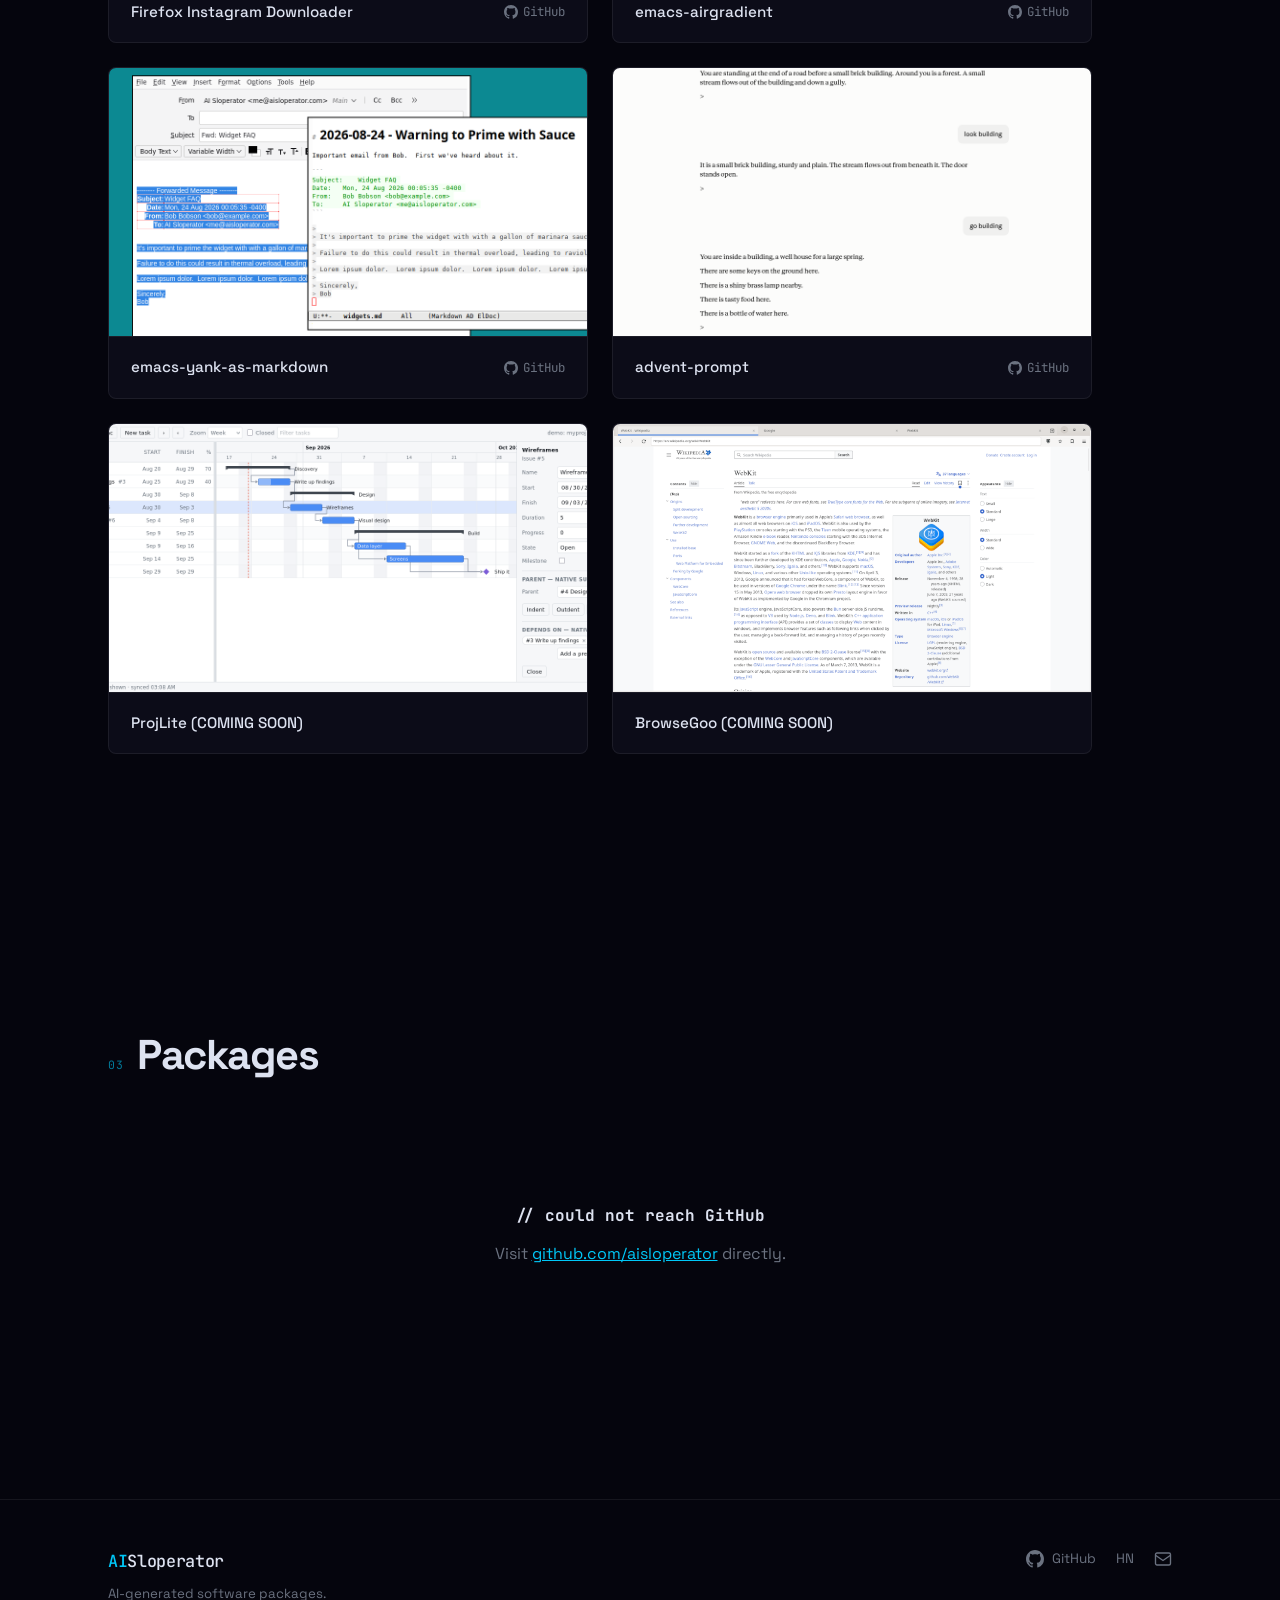
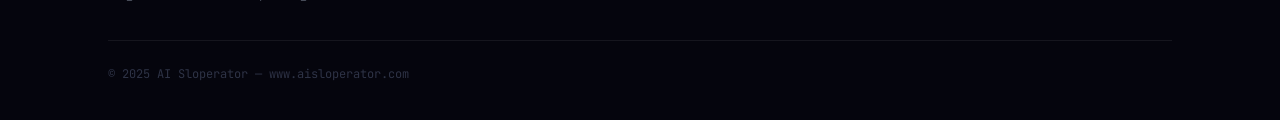
==== commit 8cb9c496: "Publish SettingsGoo gallery entry with GitHub link Remove COMING SOON label, move card before TermGo" ====
--- a/docs/index.html
+++ b/docs/index.html
@@ -172,6 +172,23 @@
           </div>
 
           <div class="gallery-card reveal">
+            <a href="https://github.com/aisloperator/settingsgoo" target="_blank" rel="noopener" class="gallery-img-link">
+              <img src="settingsgoo.png" alt="SettingsGoo screenshot" class="gallery-img">
+            </a>
+            <div class="gallery-info">
+              <h3 class="gallery-title">SettingsGoo</h3>
+              <div class="gallery-links">
+                <a href="https://github.com/aisloperator/settingsgoo" target="_blank" rel="noopener">
+                  <svg viewBox="0 0 24 24" fill="currentColor" width="14" height="14" aria-hidden="true">
+                    <path d="M12 0C5.37 0 0 5.37 0 12c0 5.31 3.435 9.795 8.205 11.385.6.105.825-.255.825-.57 0-.285-.015-1.23-.015-2.235-3.015.555-3.795-.735-4.035-1.41-.135-.345-.72-1.41-1.23-1.695-.42-.225-1.02-.78-.015-.795.945-.015 1.62.87 1.845 1.23 1.08 1.815 2.805 1.305 3.495.99.105-.78.42-1.305.765-1.605-2.67-.3-5.46-1.335-5.46-5.925 0-1.305.465-2.385 1.23-3.225-.12-.3-.54-1.53.12-3.18 0 0 1.005-.315 3.3 1.23.96-.27 1.98-.405 3-.405s2.04.135 3 .405c2.295-1.56 3.3-1.23 3.3-1.23.66 1.65.24 2.88.12 3.18.765.84 1.23 1.905 1.23 3.225 0 4.605-2.805 5.625-5.475 5.925.435.375.81 1.095.81 2.22 0 1.605-.015 2.895-.015 3.3 0 .315.225.69.825.57A12.02 12.02 0 0 0 24 12c0-6.63-5.37-12-12-12z"/>
+                  </svg>
+                  GitHub
+                </a>
+              </div>
+            </div>
+          </div>
+
+          <div class="gallery-card reveal">
             <a href="https://github.com/aisloperator/termgoo" target="_blank" rel="noopener" class="gallery-img-link">
               <img src="termgoo.png" alt="TermGoo screenshot" class="gallery-img">
             </a>
@@ -273,17 +290,6 @@
             </div>
             <div class="gallery-info">
               <h3 class="gallery-title">BrowseGoo (COMING SOON)</h3>
-              <div class="gallery-links">
-              </div>
-            </div>
-          </div>
-
-          <div class="gallery-card reveal">
-            <div class="gallery-img-link">
-              <img src="settingsgoo.png" alt="SettingsGoo screenshot" class="gallery-img">
-            </div>
-            <div class="gallery-info">
-              <h3 class="gallery-title">SettingsGoo (COMING SOON)</h3>
               <div class="gallery-links">
               </div>
             </div>
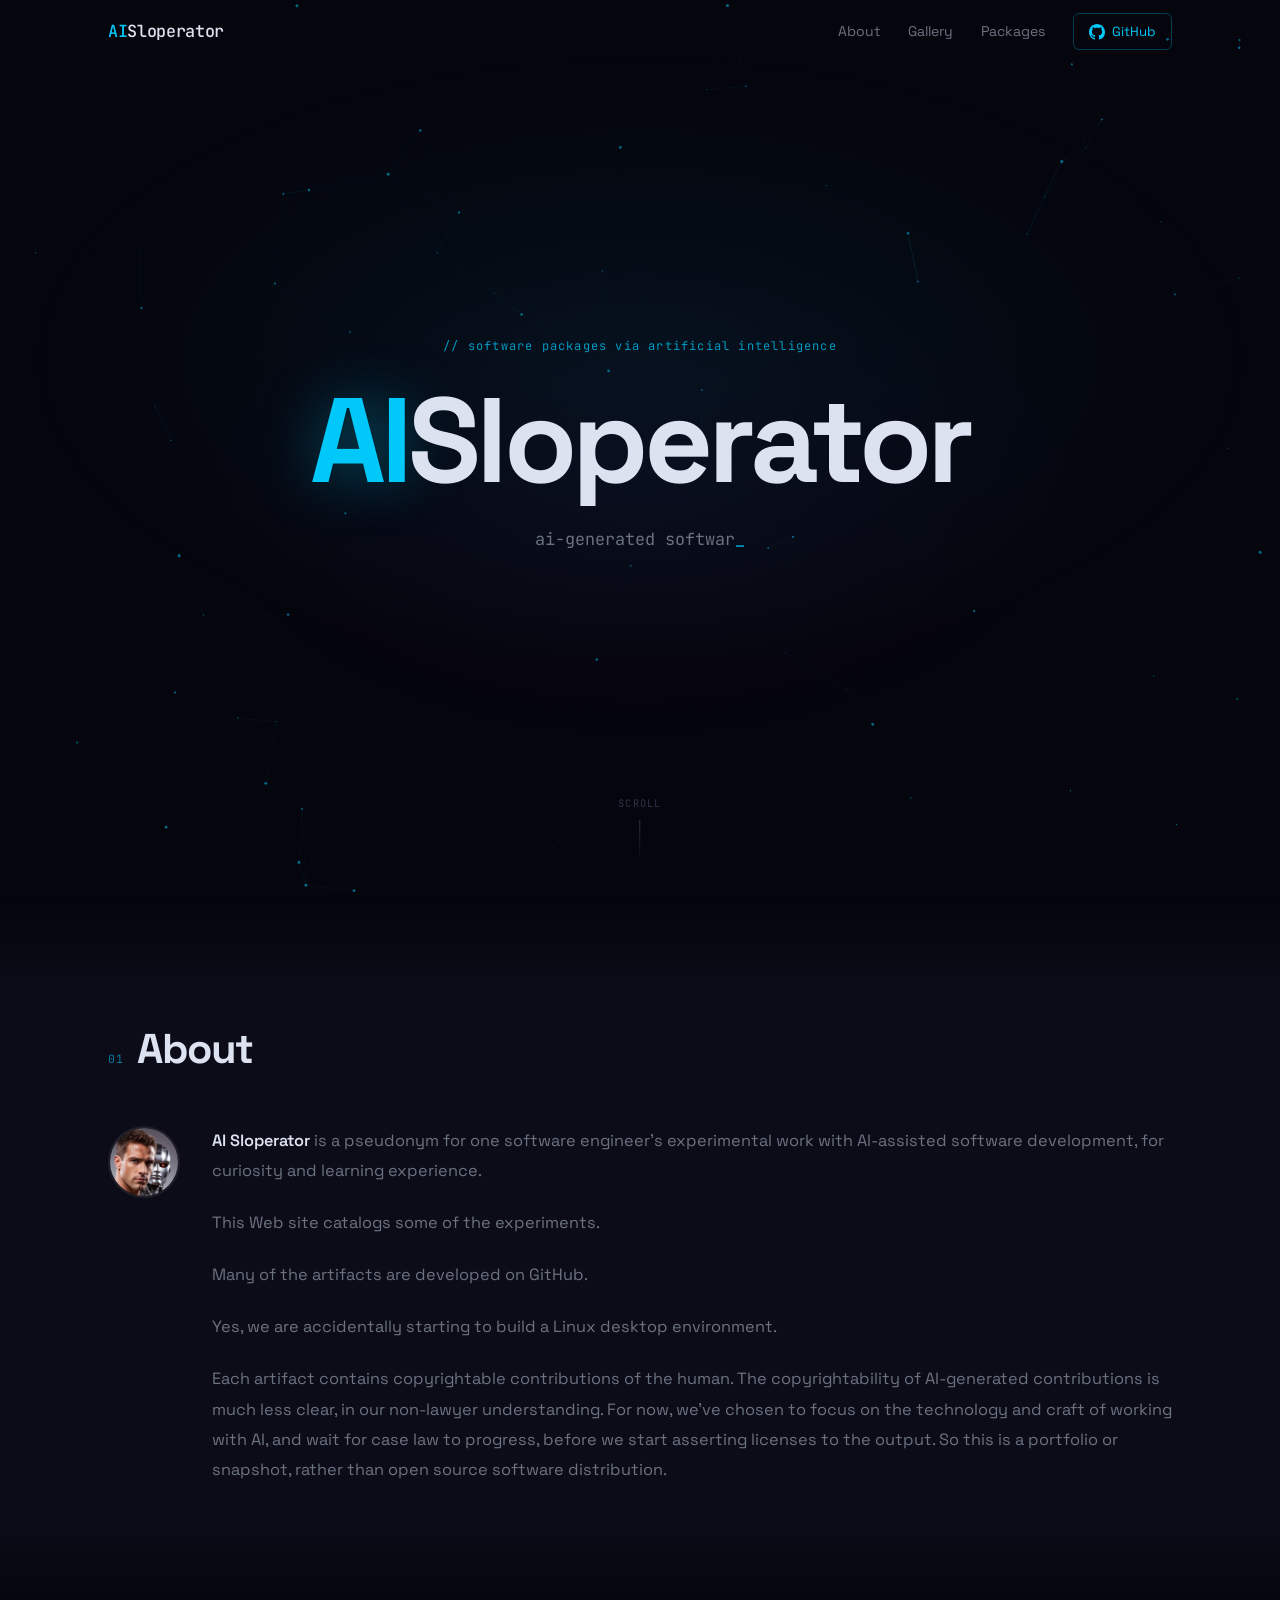
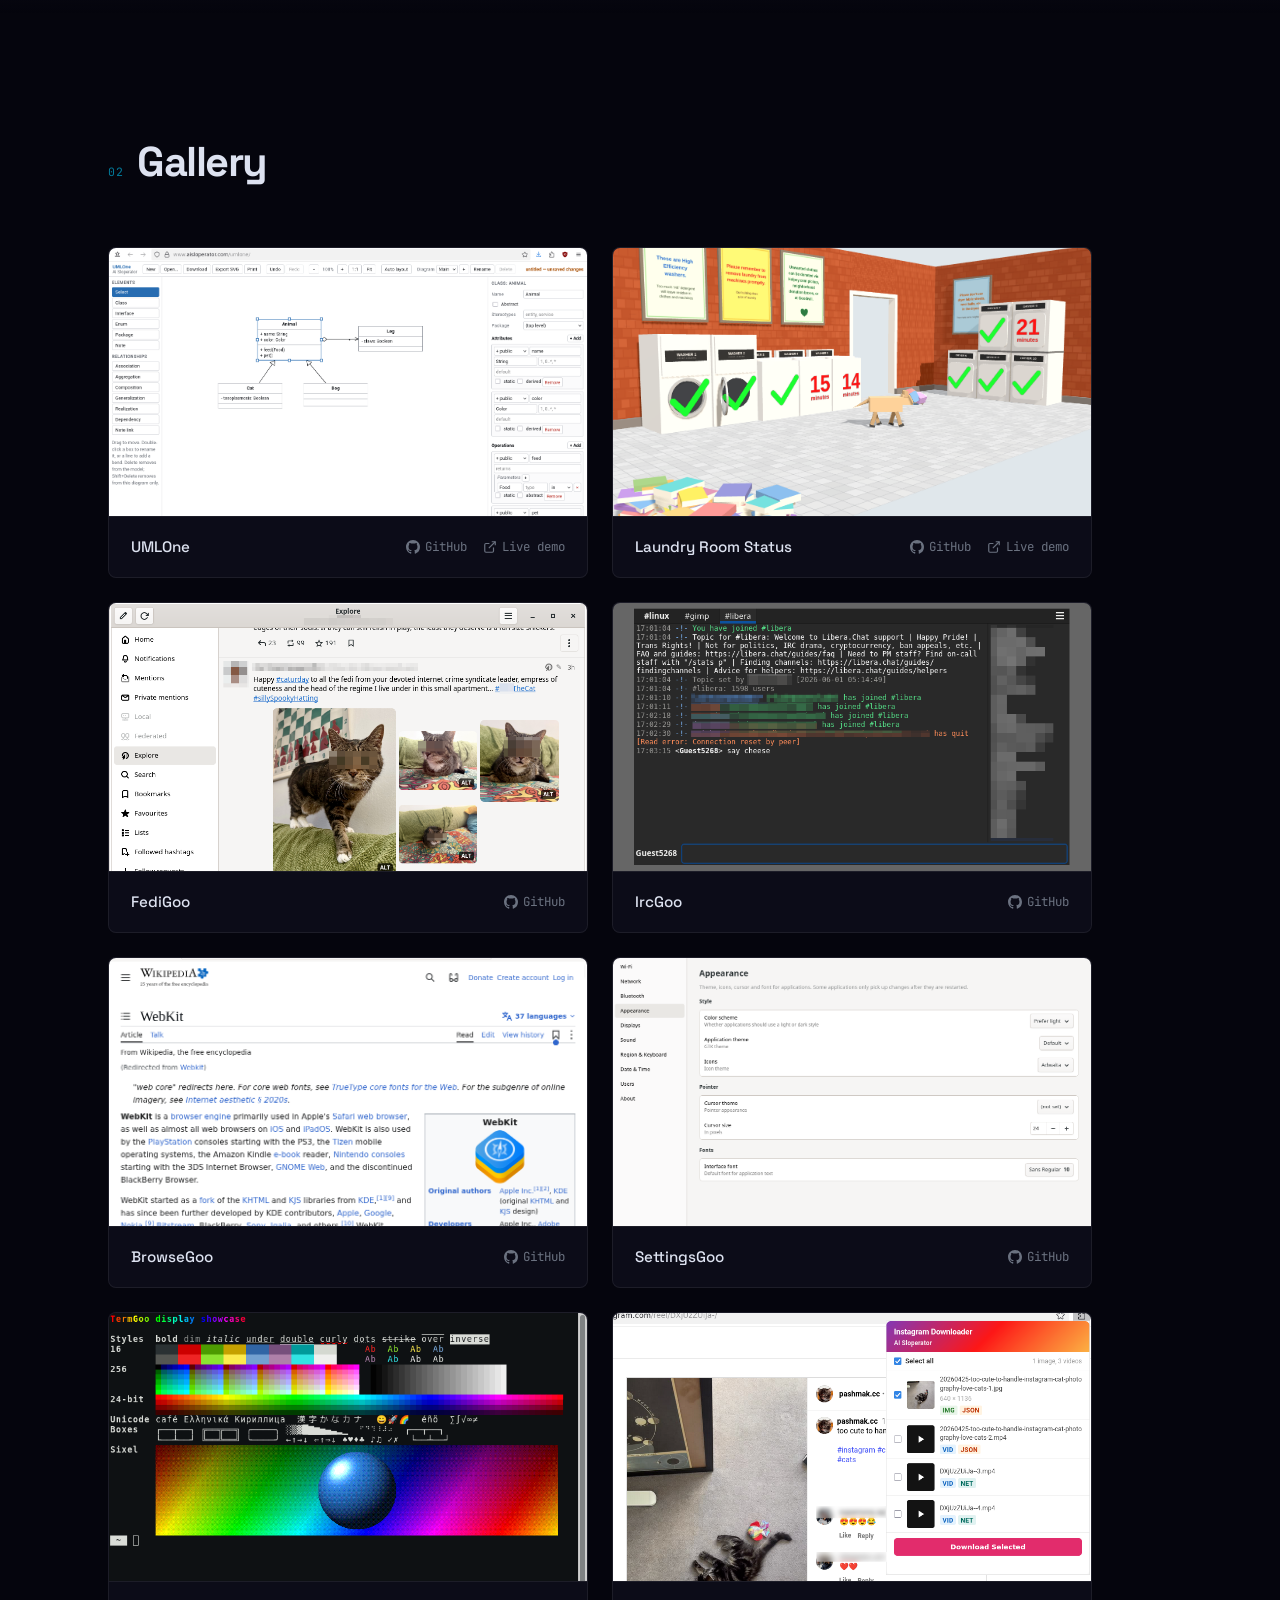
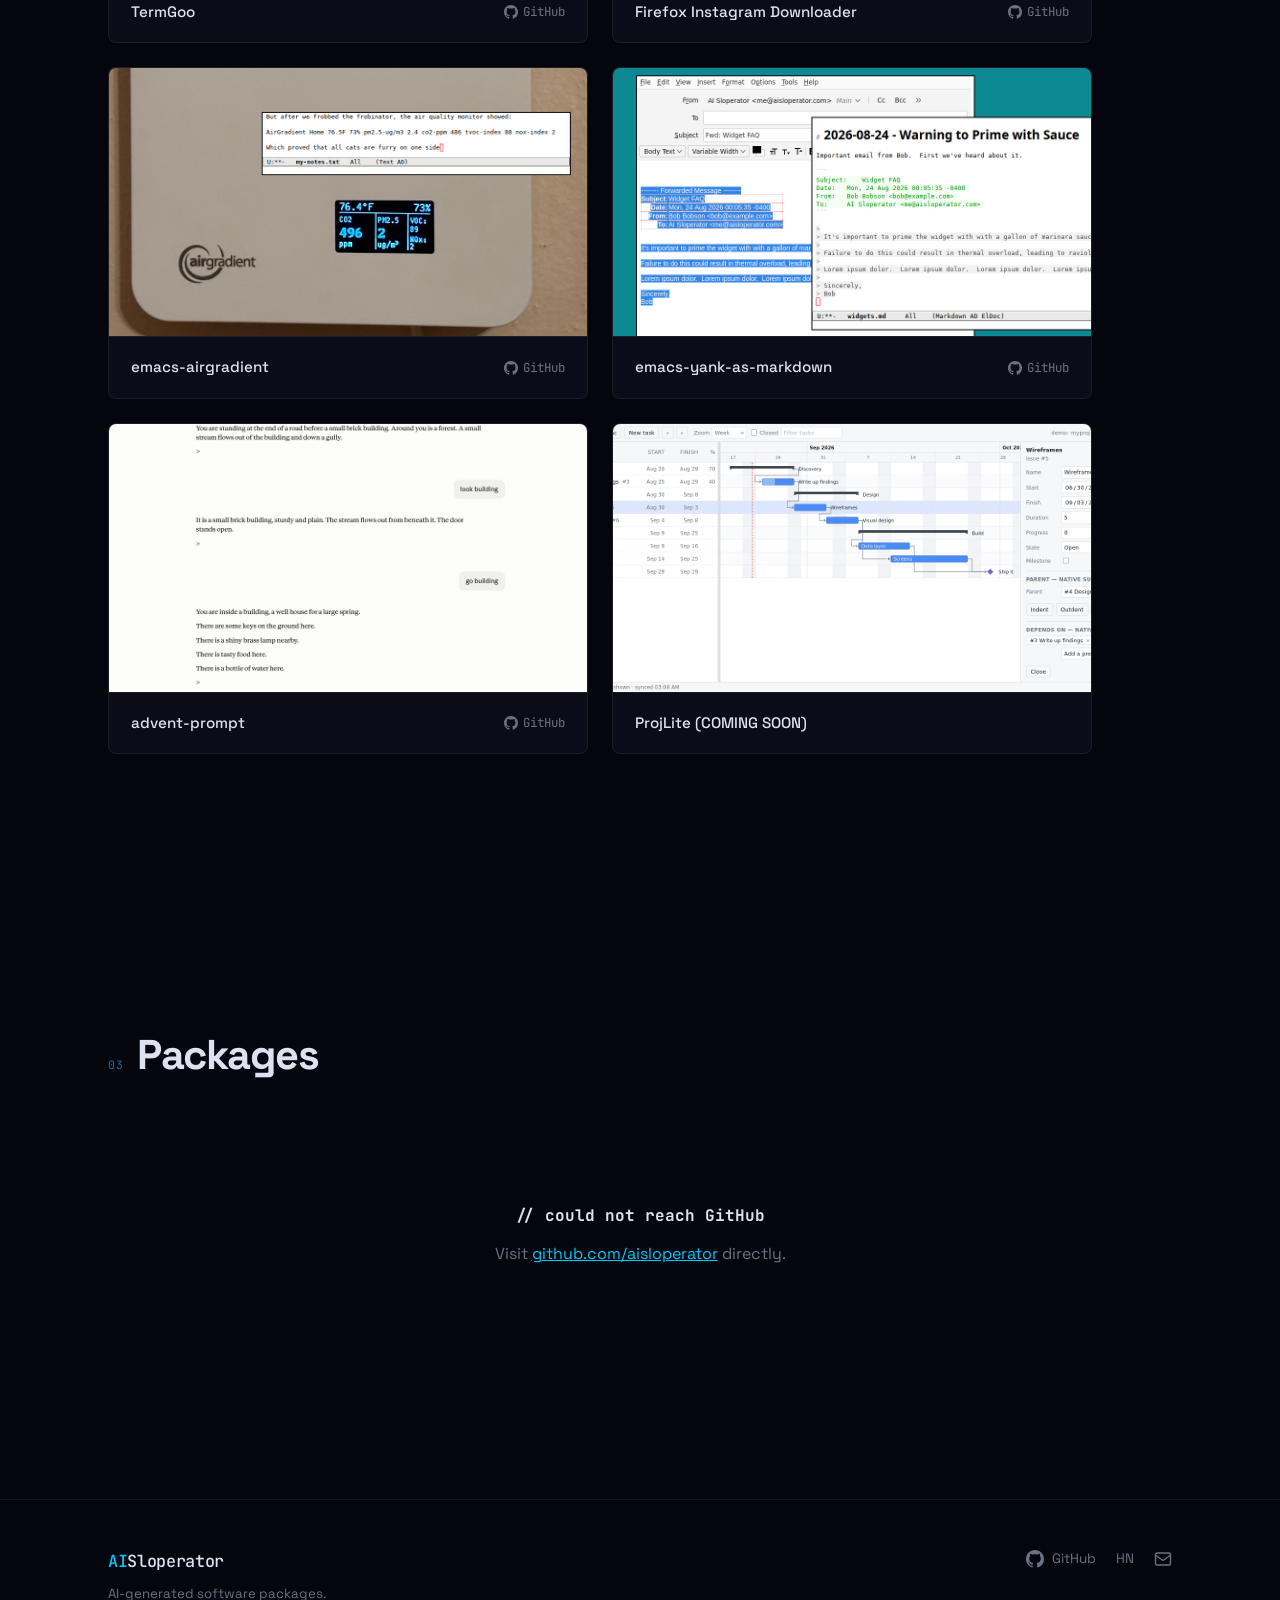
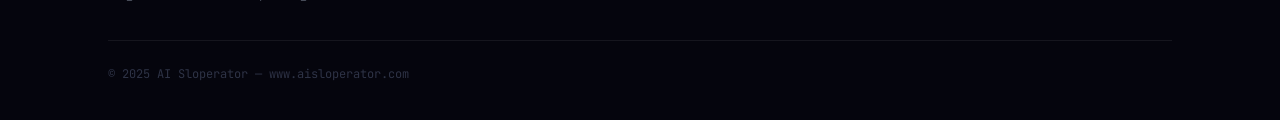
==== commit 263001c2: "Publish BrowseGoo gallery entry with GitHub link Remove COMING SOON label, move card before Settings" ====
--- a/docs/index.html
+++ b/docs/index.html
@@ -172,6 +172,23 @@
           </div>
 
           <div class="gallery-card reveal">
+            <a href="https://github.com/aisloperator/browsegoo" target="_blank" rel="noopener" class="gallery-img-link">
+              <img src="browsegoo.png" alt="BrowseGoo screenshot" class="gallery-img">
+            </a>
+            <div class="gallery-info">
+              <h3 class="gallery-title">BrowseGoo</h3>
+              <div class="gallery-links">
+                <a href="https://github.com/aisloperator/browsegoo" target="_blank" rel="noopener">
+                  <svg viewBox="0 0 24 24" fill="currentColor" width="14" height="14" aria-hidden="true">
+                    <path d="M12 0C5.37 0 0 5.37 0 12c0 5.31 3.435 9.795 8.205 11.385.6.105.825-.255.825-.57 0-.285-.015-1.23-.015-2.235-3.015.555-3.795-.735-4.035-1.41-.135-.345-.72-1.41-1.23-1.695-.42-.225-1.02-.78-.015-.795.945-.015 1.62.87 1.845 1.23 1.08 1.815 2.805 1.305 3.495.99.105-.78.42-1.305.765-1.605-2.67-.3-5.46-1.335-5.46-5.925 0-1.305.465-2.385 1.23-3.225-.12-.3-.54-1.53.12-3.18 0 0 1.005-.315 3.3 1.23.96-.27 1.98-.405 3-.405s2.04.135 3 .405c2.295-1.56 3.3-1.23 3.3-1.23.66 1.65.24 2.88.12 3.18.765.84 1.23 1.905 1.23 3.225 0 4.605-2.805 5.625-5.475 5.925.435.375.81 1.095.81 2.22 0 1.605-.015 2.895-.015 3.3 0 .315.225.69.825.57A12.02 12.02 0 0 0 24 12c0-6.63-5.37-12-12-12z"/>
+                  </svg>
+                  GitHub
+                </a>
+              </div>
+            </div>
+          </div>
+
+          <div class="gallery-card reveal">
             <a href="https://github.com/aisloperator/settingsgoo" target="_blank" rel="noopener" class="gallery-img-link">
               <img src="settingsgoo.png" alt="SettingsGoo screenshot" class="gallery-img">
             </a>
@@ -279,17 +296,6 @@
             </div>
             <div class="gallery-info">
               <h3 class="gallery-title">ProjLite (COMING SOON)</h3>
-              <div class="gallery-links">
-              </div>
-            </div>
-          </div>
-
-          <div class="gallery-card reveal">
-            <div class="gallery-img-link">
-              <img src="browsegoo.png" alt="BrowseGoo screenshot" class="gallery-img">
-            </div>
-            <div class="gallery-info">
-              <h3 class="gallery-title">BrowseGoo (COMING SOON)</h3>
               <div class="gallery-links">
               </div>
             </div>
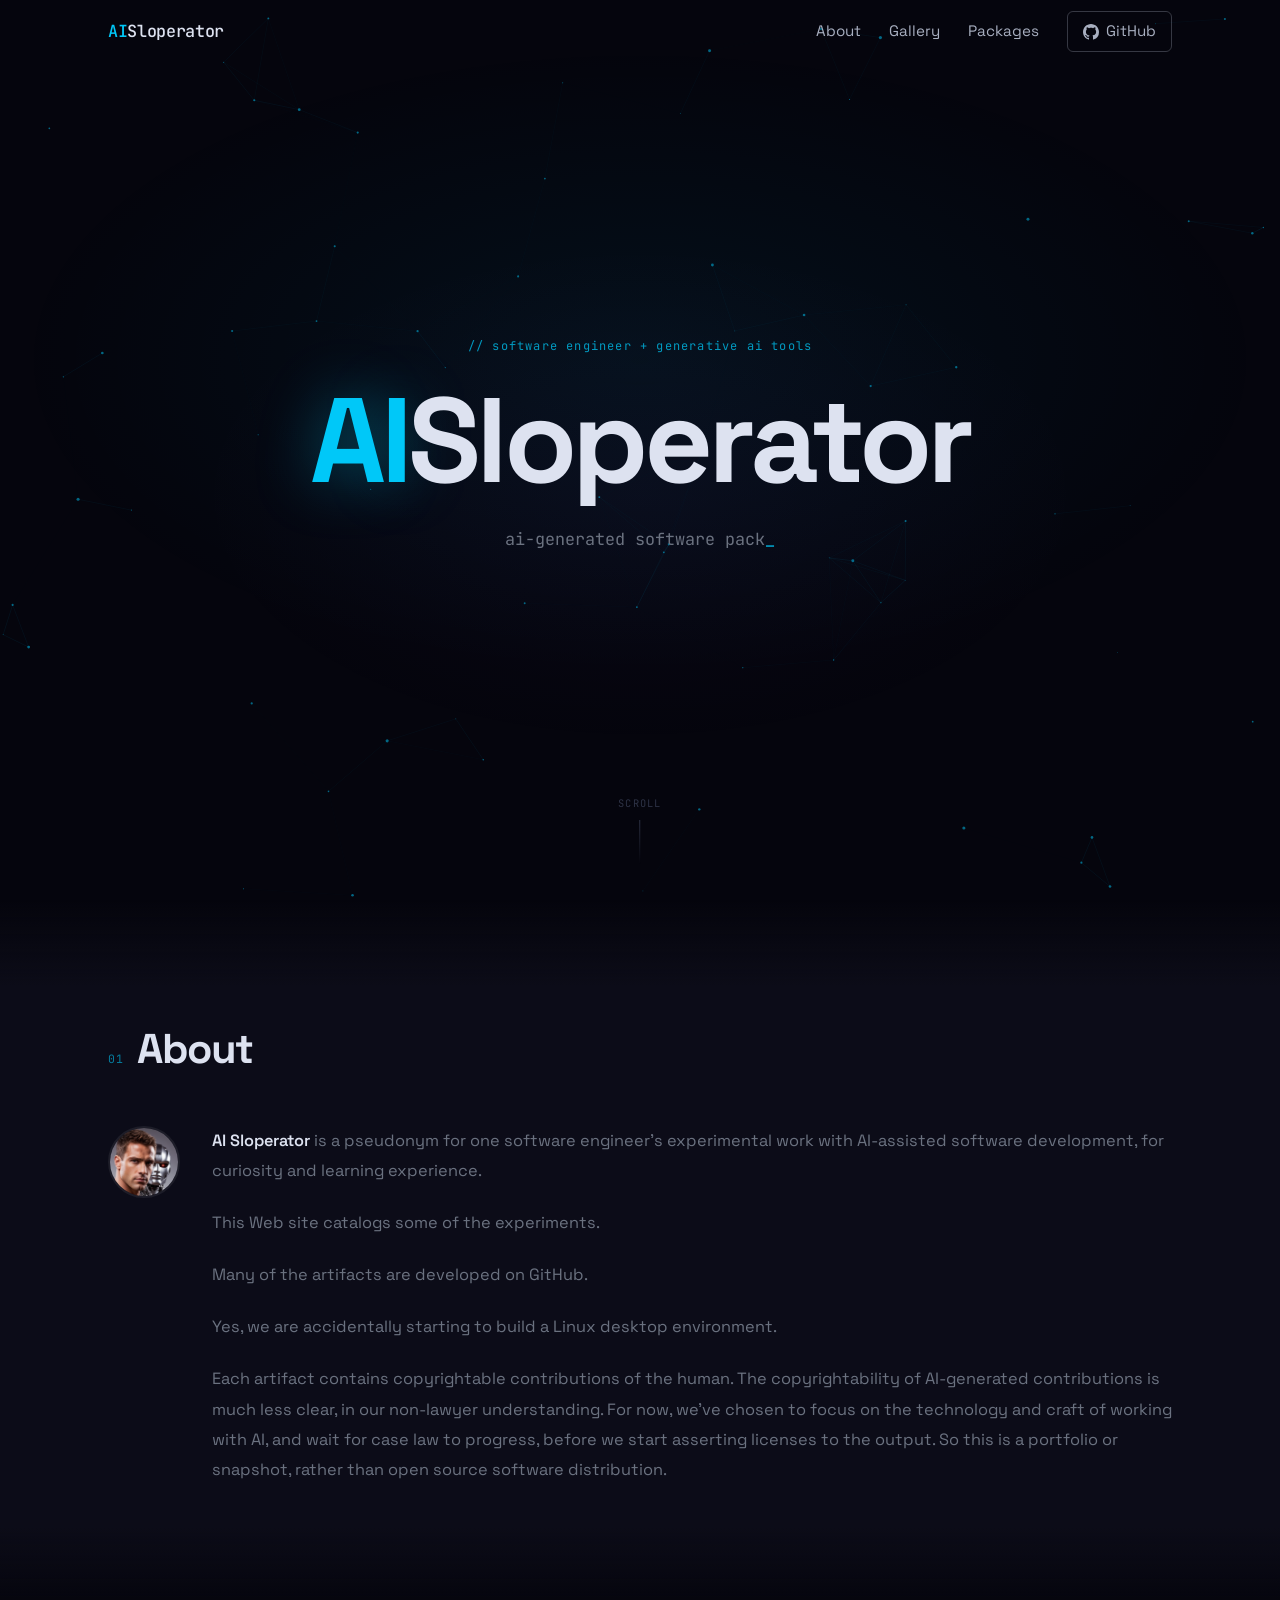
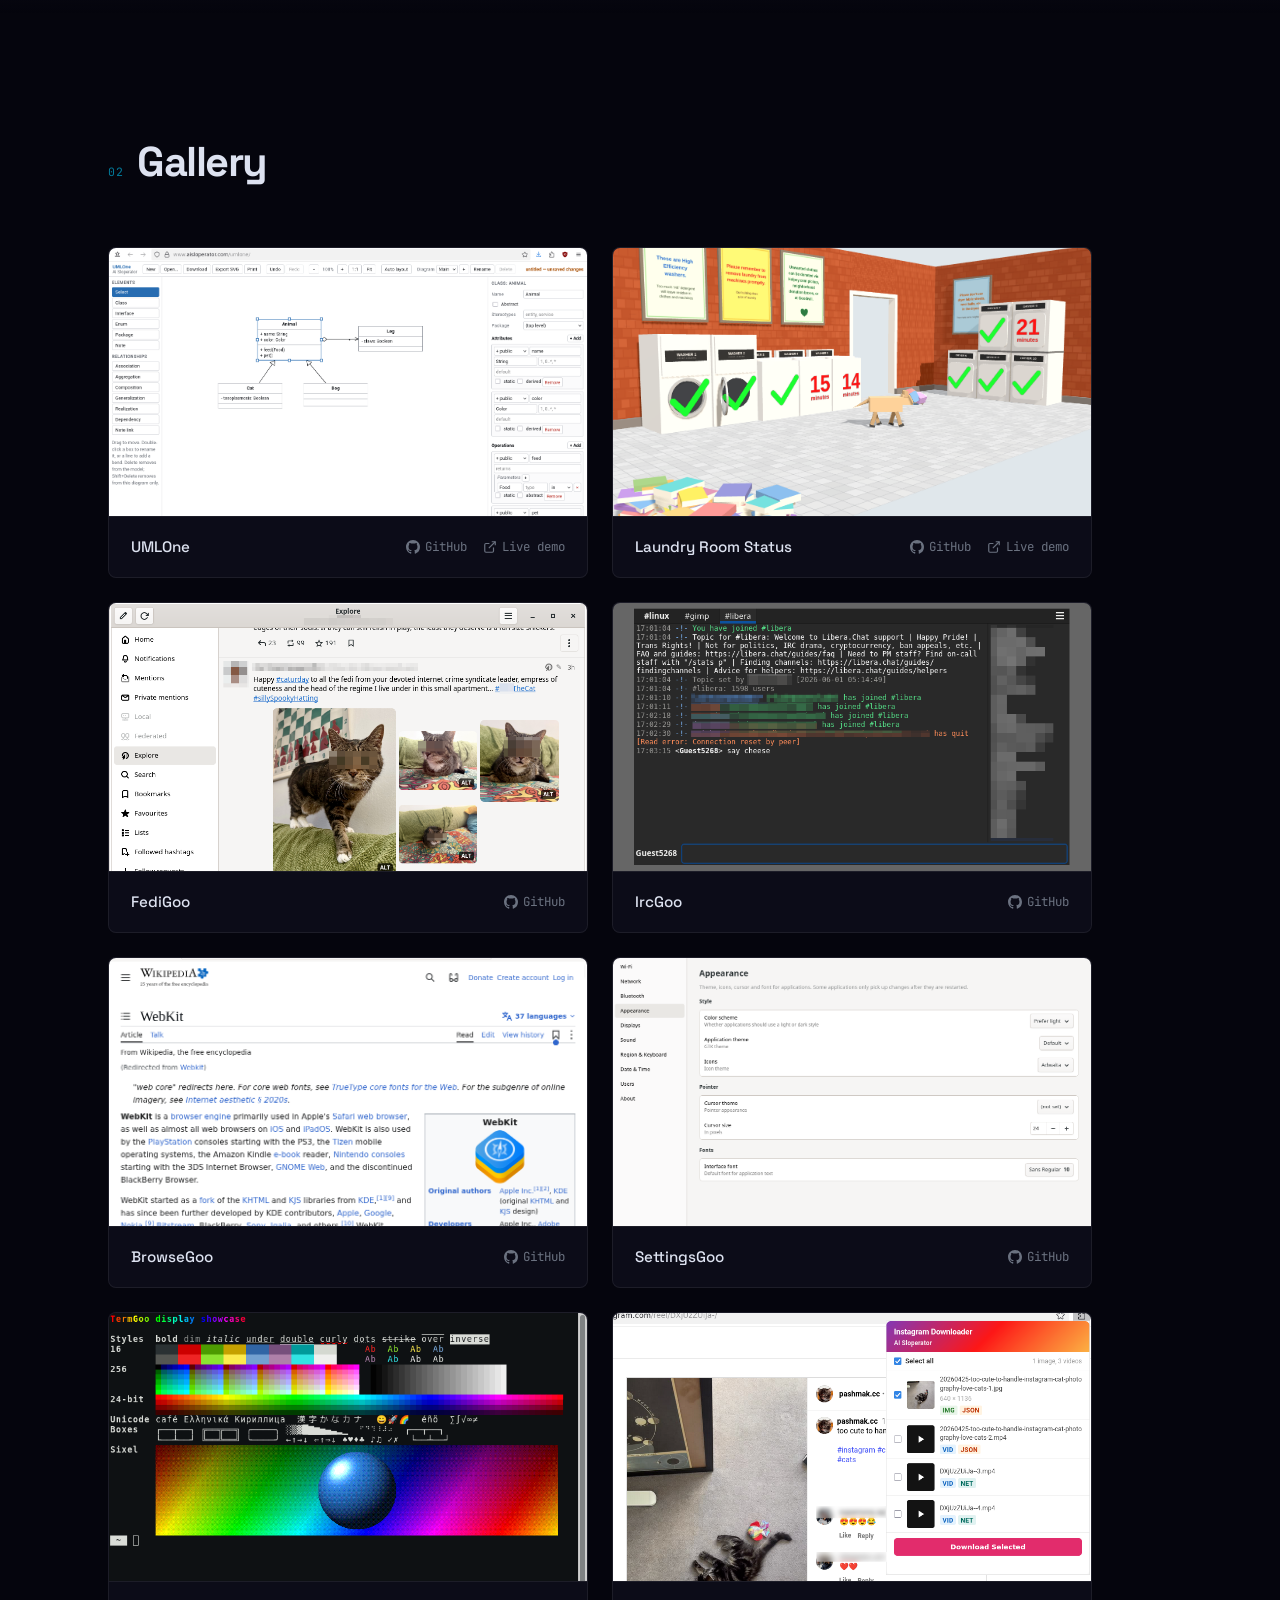
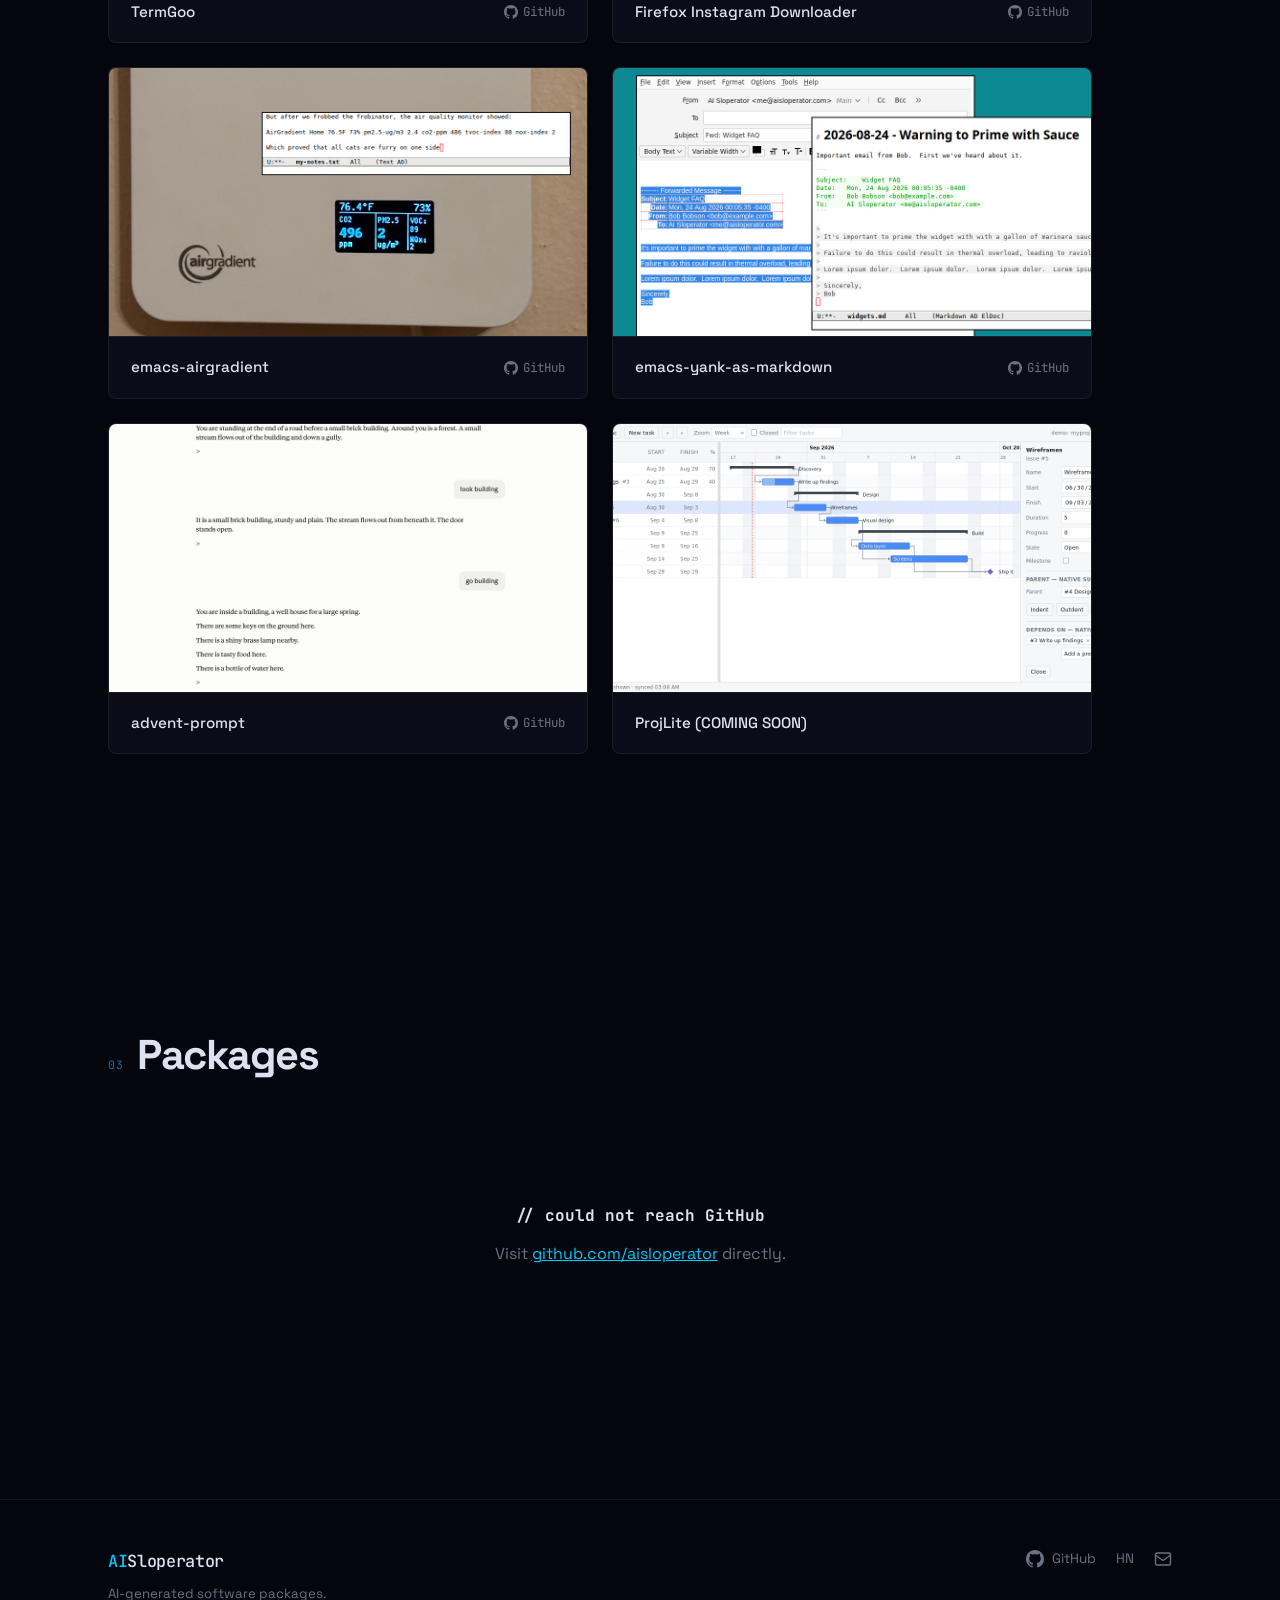
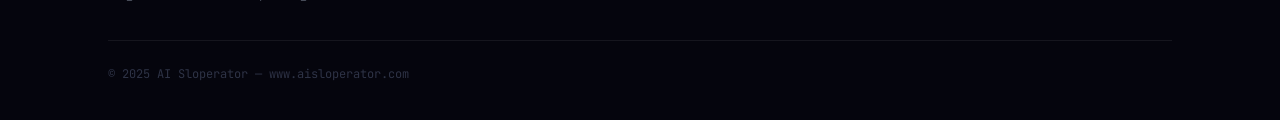
==== commit c20e48cf: "Brighten navbar links, unify GitHub link style, update tagline Co-Authored-By: Claude Opus 5.5 <nore" ====
--- a/docs/index.html
+++ b/docs/index.html
@@ -41,7 +41,7 @@
   <main>
     <section id="hero">
       <div class="hero-content">
-        <div class="hero-eyebrow">// software packages via artificial intelligence</div>
+        <div class="hero-eyebrow">// software engineer + generative ai tools</div>
         <h1 class="hero-title">
           <span class="title-ai">AI</span><span class="title-rest">Sloperator</span>
         </h1>
--- a/docs/style.css
+++ b/docs/style.css
@@ -108,9 +108,9 @@
 }
 
 .nav-links a {
-  color: var(--text-muted);
+  color: #a8afc0;
   text-decoration: none;
-  font-size: 0.88rem;
+  font-size: 0.95rem;
   font-weight: 400;
   transition: color var(--ease);
 }
@@ -120,14 +120,13 @@
   display: flex !important;
   align-items: center;
   gap: 7px;
-  color: var(--accent) !important;
-  border: 1px solid rgba(0, 200, 248, 0.3);
+  border: 1px solid rgba(168, 175, 192, 0.3);
   padding: 7px 15px;
   border-radius: 6px;
-  font-size: 0.83rem !important;
   transition: background var(--ease), border-color var(--ease), box-shadow var(--ease) !important;
 }
 .nav-github:hover {
+  color: var(--text) !important;
   background: var(--accent-dim) !important;
   border-color: var(--accent) !important;
   box-shadow: var(--accent-glow) !important;
